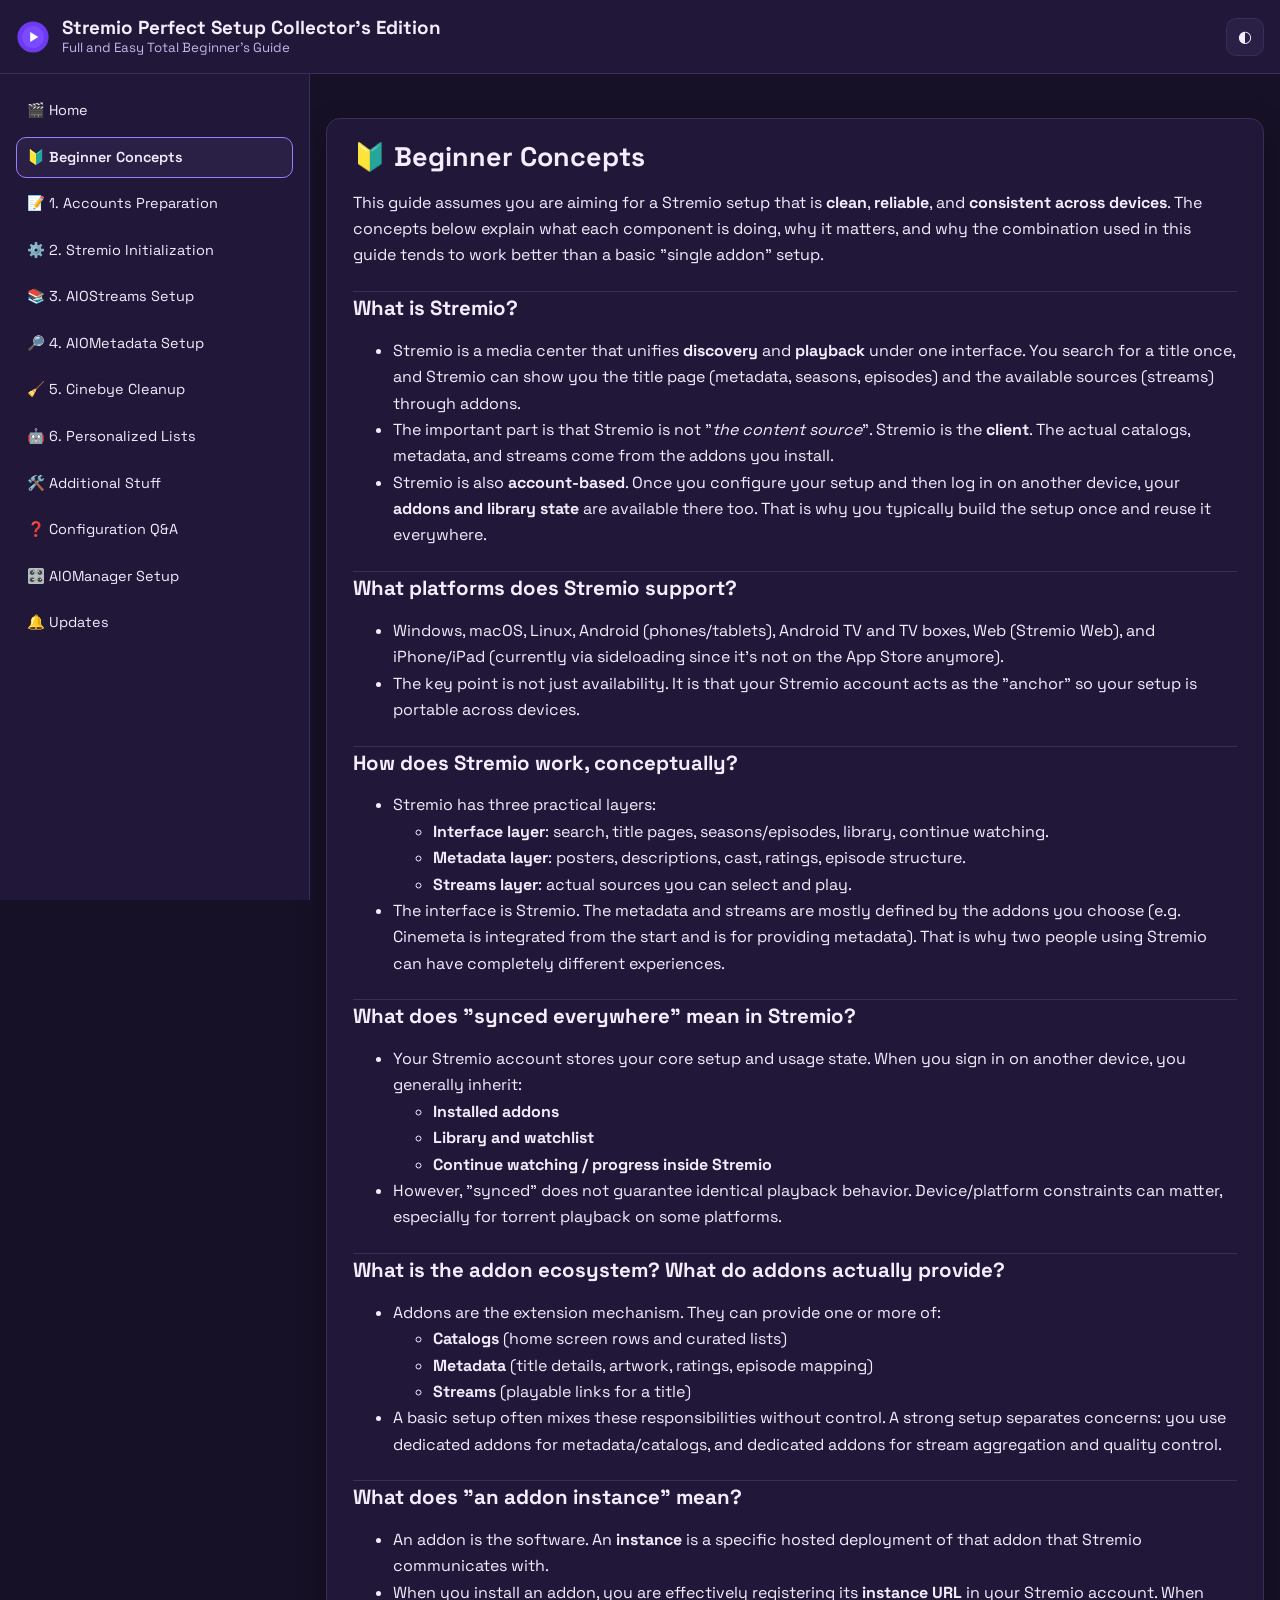
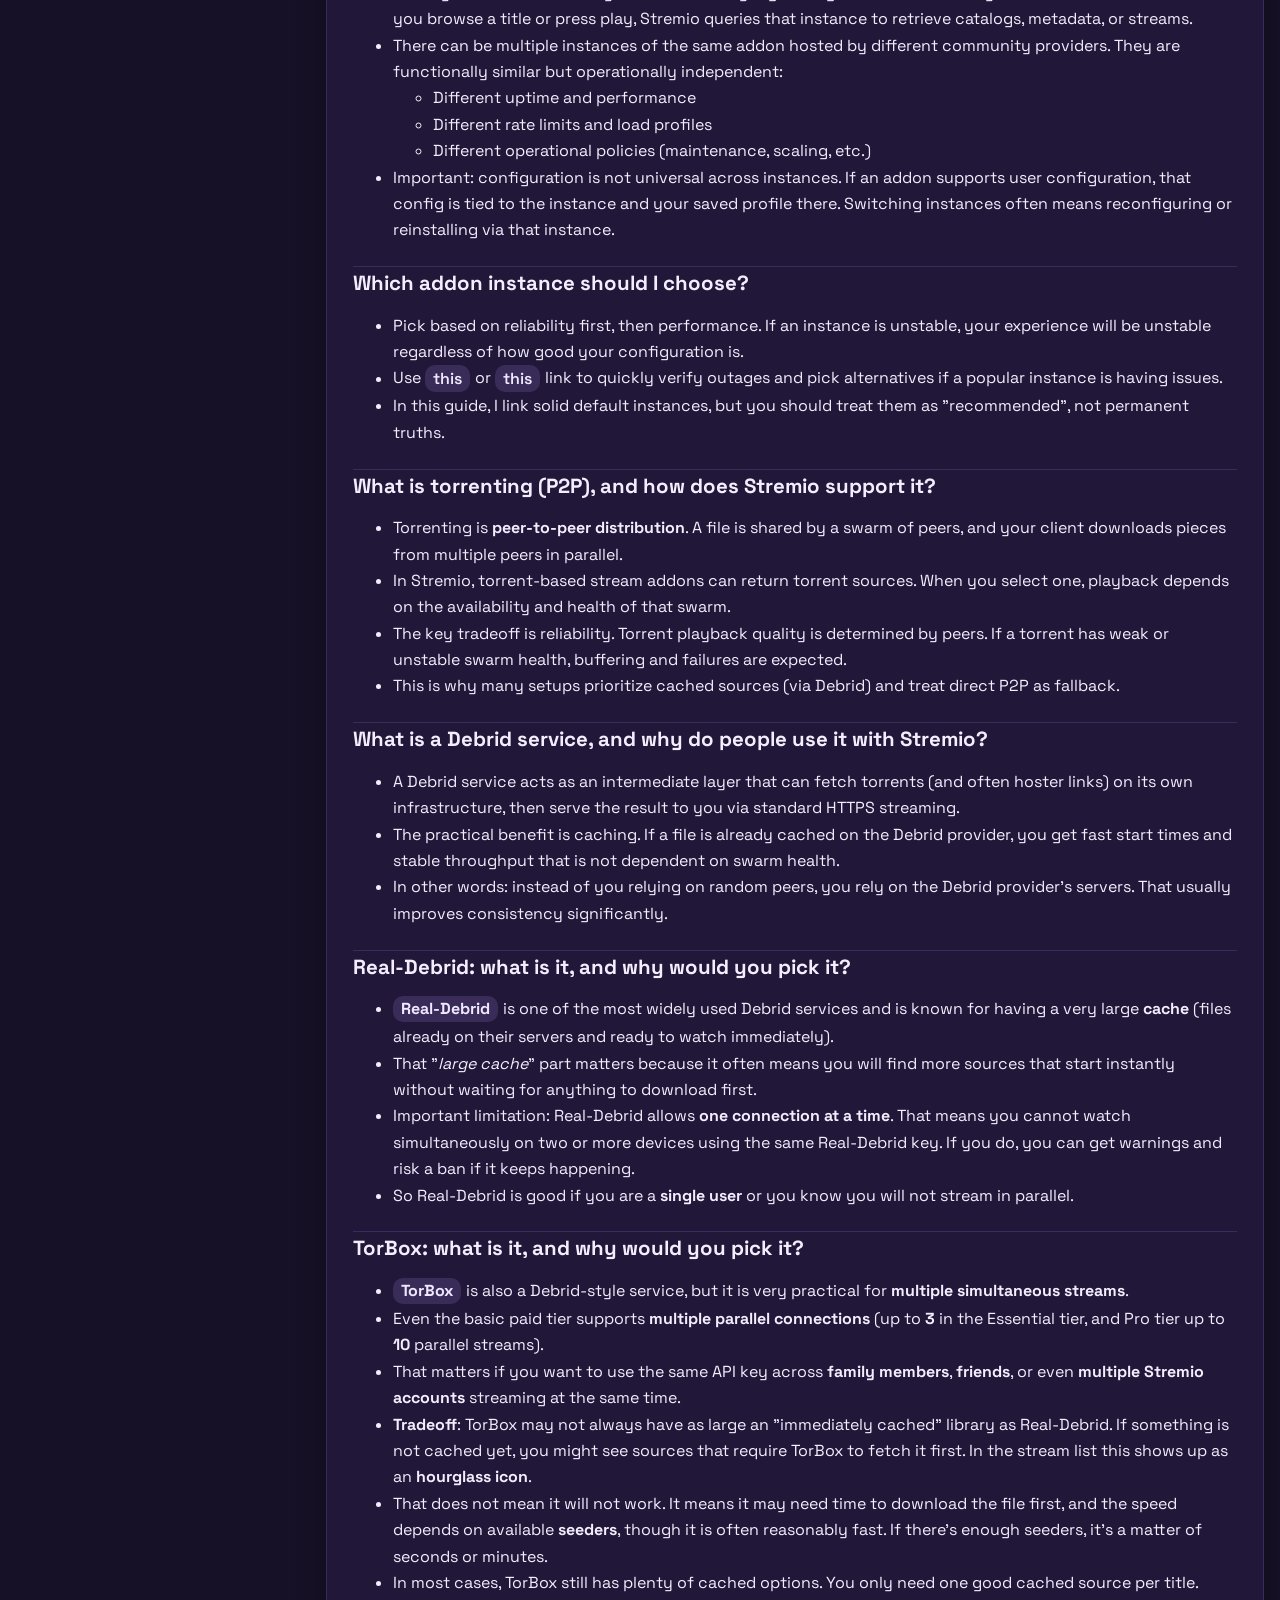
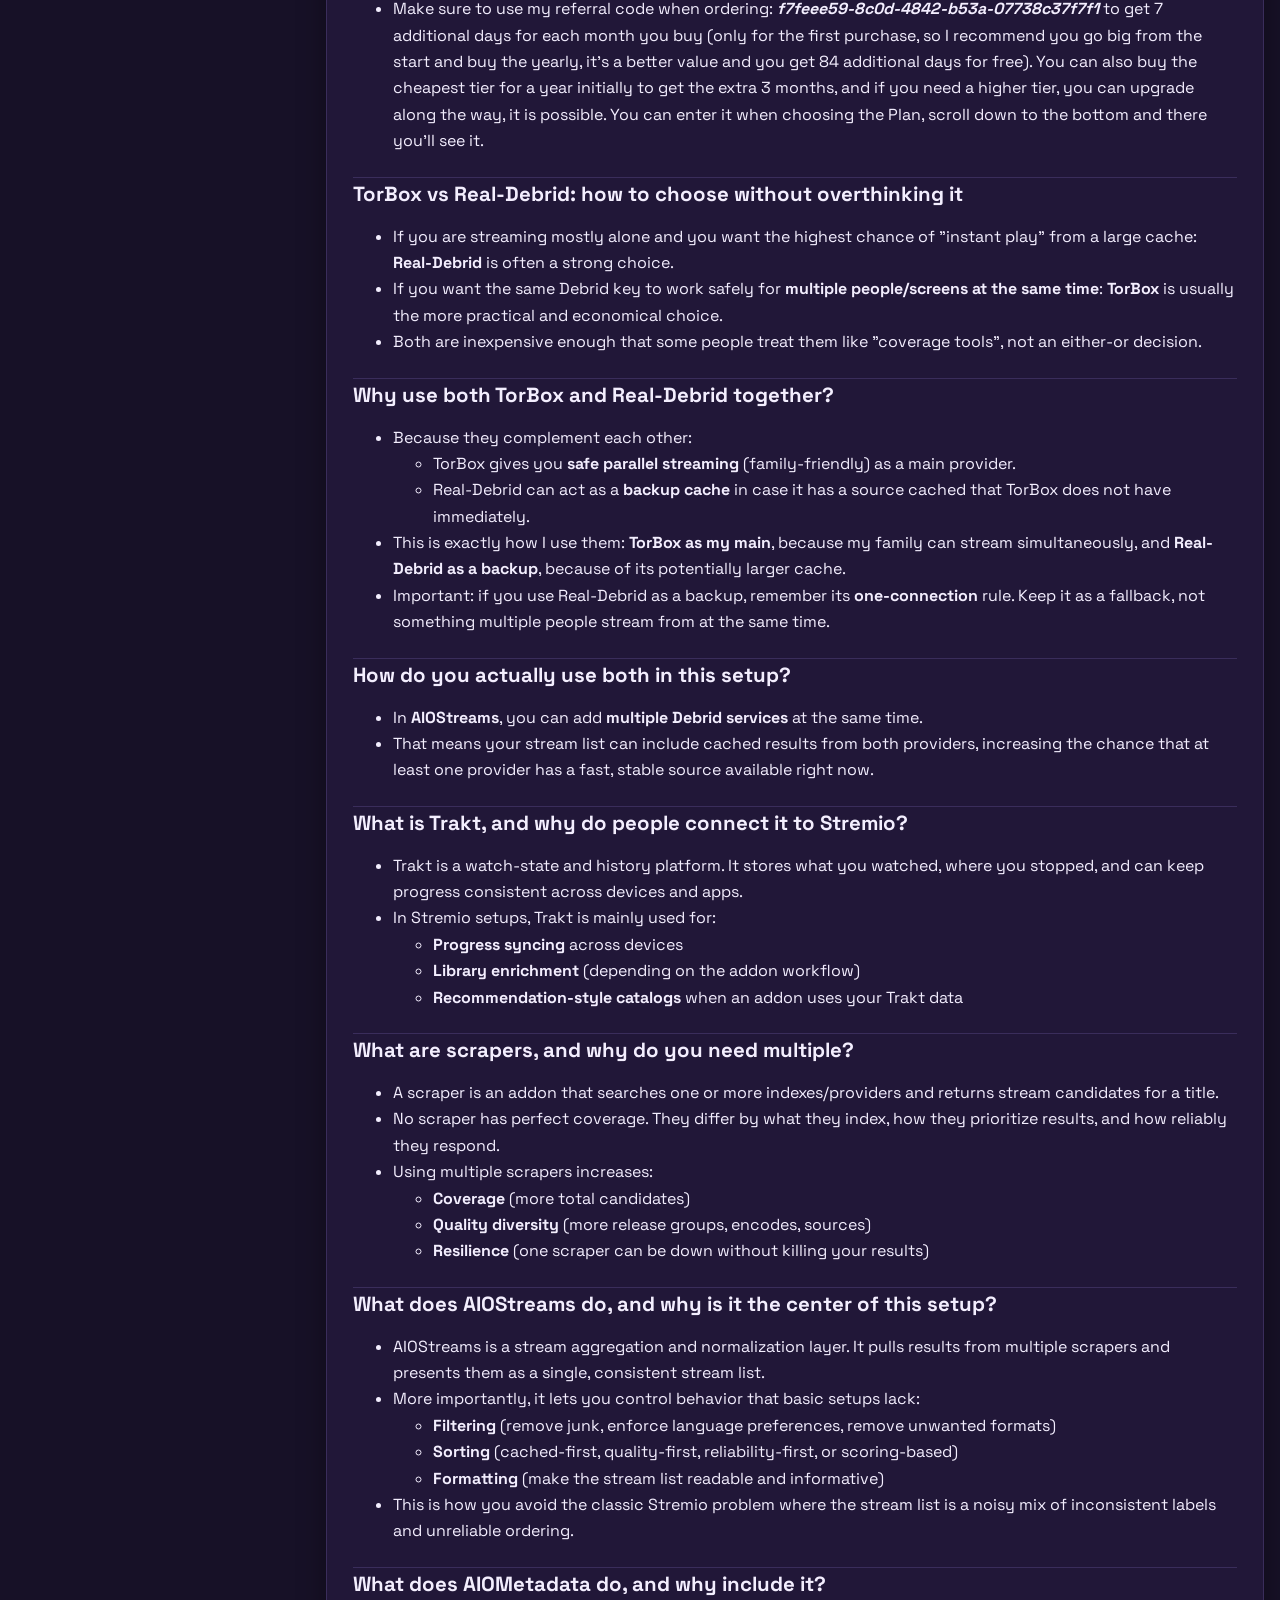
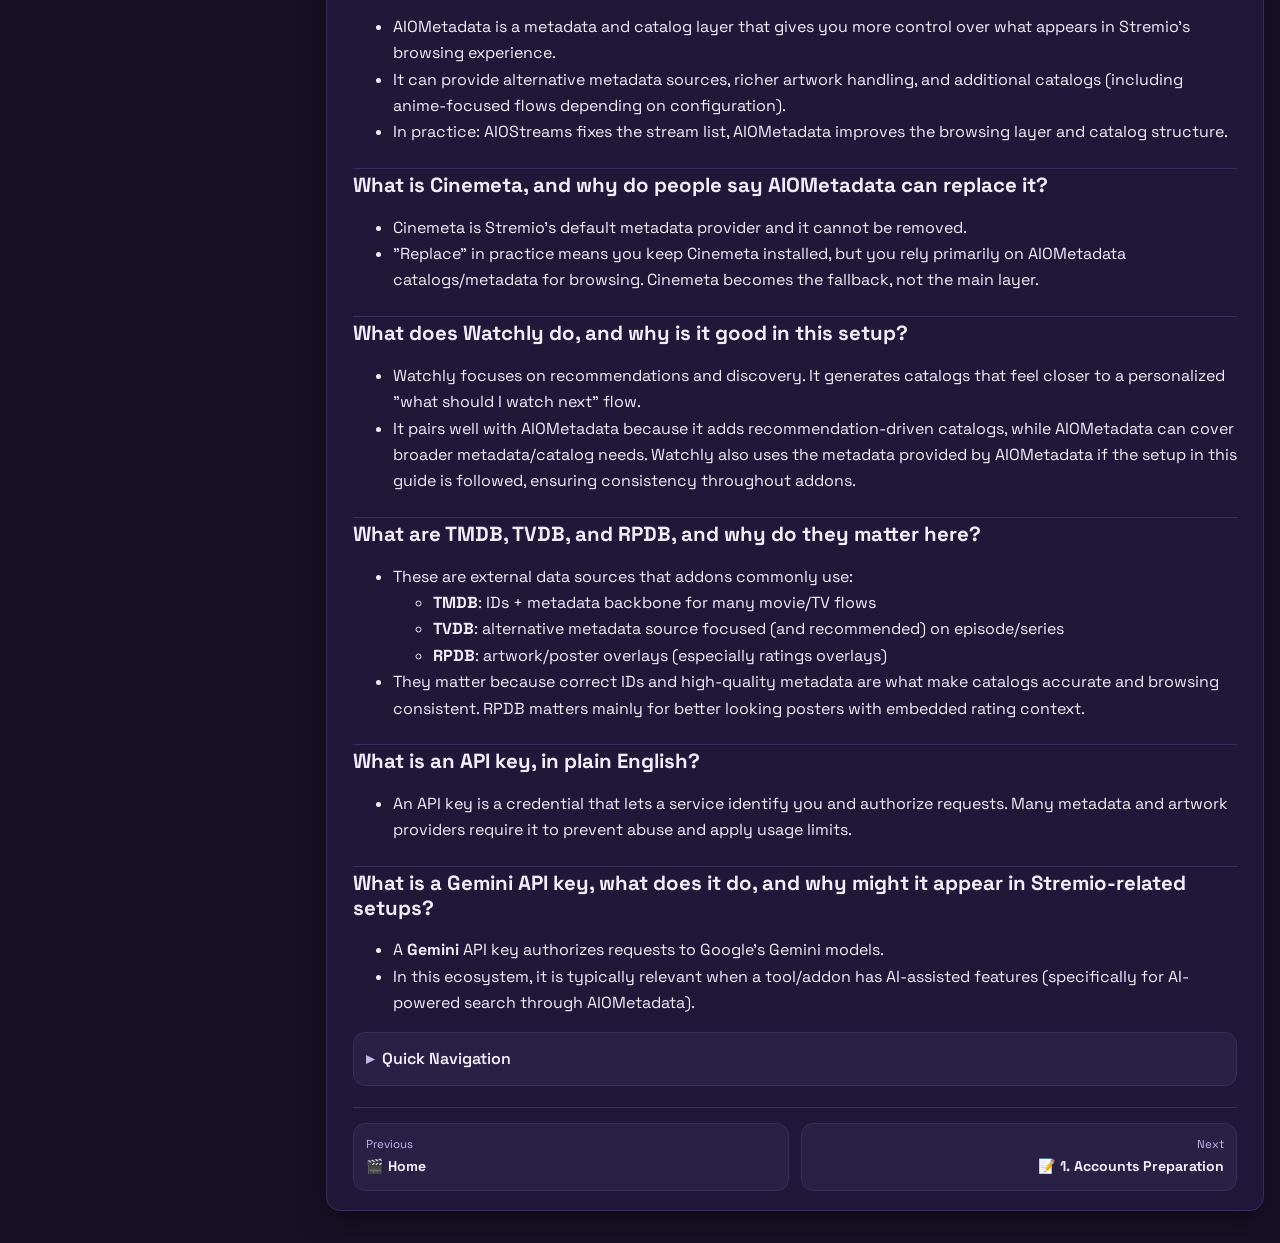
==== 0-Beginner-Concepts.html @ 8ffbdc1a "docs: add comprehensive documentation for Stremio setup and configuration Adds a complete set of doc" ====
<!doctype html>
<html lang="en" data-theme="light">
<head>
  <meta charset="utf-8">
  <meta http-equiv="X-UA-Compatible" content="IE=edge">
  <meta name="viewport" content="width=device-width, initial-scale=1">
  <title>🔰 Beginner Concepts | Stremio Perfect Setup</title>
  <meta name="description" content="Full and Easy Total Beginner's Guide">
  <link rel="icon" href="/stremio-perfect-setup/assets/images/sps-logo.svg" type="image/svg+xml">
  <link rel="shortcut icon" href="/stremio-perfect-setup/assets/images/sps-logo.svg" type="image/svg+xml">
  <link rel="apple-touch-icon" href="/stremio-perfect-setup/assets/images/sps-logo.svg">
  <link rel="preconnect" href="https://fonts.googleapis.com">
  <link rel="preconnect" href="https://fonts.gstatic.com" crossorigin>
  <link href="https://fonts.googleapis.com/css2?family=IBM+Plex+Mono:wght@400;500&family=Space+Grotesk:wght@400;500;700&display=swap" rel="stylesheet">
  <link rel="stylesheet" href="/assets/css/style.css">
  <script src="/assets/js/theme.js"></script>

</head>
<body>
  <header class="topbar">
    <button class="icon-btn" id="nav-toggle" aria-label="Open navigation" aria-controls="sidebar" aria-expanded="false">☰</button>
    <a class="topbar-brand" href="/index.html">
      <img src="/assets/images/sps-logo.svg" alt="Stremio logo" class="topbar-logo">
      <span class="topbar-brand-text">
        <span class="topbar-title">Stremio Perfect Setup Collector's Edition</span>
        <span class="topbar-subtitle">Full and Easy Total Beginner's Guide</span>
      </span>
    </a>
    <button class="icon-btn" id="theme-toggle" aria-label="Toggle theme" aria-pressed="false">◐</button>
  </header>

  <button></button> id="nav-backdrop" class="nav-backdrop" aria-hidden="true"</button>

  <aside class="sidebar" id="sidebar" aria-label="Guide navigation">
    <div class="sidebar__inner">
      <nav id="sidebar-nav"></nav>
    </div>
  </aside>

  <div class="layout">
    <main id="main-content" class="content">
      <article class="doc-card fade-in">
        <h1 id="-beginner-concepts">🔰 Beginner Concepts </h1>
<p>This guide assumes you are aiming for a Stremio setup that is <strong>clean</strong>, <strong>reliable</strong>, and <strong>consistent across devices</strong>. The concepts below explain what each component is doing, why it matters, and why the combination used in this guide tends to work better than a basic "single addon" setup.</p>

<h2 id="what-is-stremio"><strong>What is Stremio?</strong> </h2>
<ul>
  <li>Stremio is a media center that unifies <strong>discovery</strong> and <strong>playback</strong> under one interface. You search for a title once, and Stremio can show you the title page (metadata, seasons, episodes) and the available sources (streams) through addons.</li>
  <li>The important part is that Stremio is not "<em>the content source</em>". Stremio is the <strong>client</strong>. The actual catalogs, metadata, and streams come from the addons you install.</li>
  <li>Stremio is also <strong>account-based</strong>. Once you configure your setup and then log in on another device, your <strong>addons and library state</strong> are available there too. That is why you typically build the setup once and reuse it everywhere.</li>
</ul>

<h2 id="what-platforms-does-stremio-support"><strong>What platforms does Stremio support?</strong> </h2>
<ul>
  <li>Windows, macOS, Linux, Android (phones/tablets), Android TV and TV boxes, Web (Stremio Web), and iPhone/iPad (currently via sideloading since it's not on the App Store anymore).</li>
  <li>The key point is not just availability. It is that your Stremio account acts as the "anchor" so your setup is portable across devices.</li>
</ul>

<h2 id="how-does-stremio-work-conceptually"><strong>How does Stremio work, conceptually?</strong> </h2>
<ul>
  <li>Stremio has three practical layers:
    <ul>
      <li><strong>Interface layer</strong>: search, title pages, seasons/episodes, library, continue watching.</li>
      <li><strong>Metadata layer</strong>: posters, descriptions, cast, ratings, episode structure.</li>
      <li><strong>Streams layer</strong>: actual sources you can select and play.</li>
    </ul>
  </li>
  <li>The interface is Stremio. The metadata and streams are mostly defined by the addons you choose (e.g. Cinemeta is integrated from the start and is for providing metadata). That is why two people using Stremio can have completely different experiences.</li>
</ul>

<h2 id="what-does-synced-everywhere-mean-in-stremio"><strong>What does "synced everywhere" mean in Stremio?</strong> </h2>
<ul>
  <li>Your Stremio account stores your core setup and usage state. When you sign in on another device, you generally inherit:
  <ul>
    <li><strong>Installed addons</strong></li>
    <li><strong>Library and watchlist</strong></li>
    <li><strong>Continue watching / progress inside Stremio</strong></li>
  </ul>
  </li>
  <li>However, "synced" does not guarantee identical playback behavior. Device/platform constraints can matter, especially for torrent playback on some platforms.</li>
</ul>

<h2 id="what-is-the-addon-ecosystem-what-do-addons-actually-provide"><strong>What is the addon ecosystem? What do addons actually provide?</strong> </h2>
<ul>
  <li>Addons are the extension mechanism. They can provide one or more of:
    <ul>
      <li><strong>Catalogs</strong> (home screen rows and curated lists)</li>
      <li><strong>Metadata</strong> (title details, artwork, ratings, episode mapping)</li>
      <li><strong>Streams</strong> (playable links for a title)</li>
    </ul>
  </li>
  <li>A basic setup often mixes these responsibilities without control. A strong setup separates concerns: you use dedicated addons for metadata/catalogs, and dedicated addons for stream aggregation and quality control.</li>
</ul>

<h2 id="what-does-an-addon-instance-mean"><strong>What does "an addon instance" mean?</strong> </h2>
<ul>
  <li>An addon is the software. An <strong>instance</strong> is a specific hosted deployment of that addon that Stremio communicates with.</li>
  <li>When you install an addon, you are effectively registering its <strong>instance URL</strong> in your Stremio account. When you browse a title or press play, Stremio queries that instance to retrieve catalogs, metadata, or streams.</li>
  <li>There can be multiple instances of the same addon hosted by different community providers. They are functionally similar but operationally independent:
    <ul>
      <li>Different uptime and performance</li>
      <li>Different rate limits and load profiles</li>
      <li>Different operational policies (maintenance, scaling, etc.)</li>
    </ul>
  </li>
  <li>Important: configuration is not universal across instances. If an addon supports user configuration, that config is tied to the instance and your saved profile there. Switching instances often means reconfiguring or reinstalling via that instance.</li>
</ul>

<h2 id="which-addon-instance-should-i-choose"><strong>Which addon instance should I choose?</strong> </h2>
<ul>
  <li>Pick based on reliability first, then performance. If an instance is unstable, your experience will be unstable regardless of how good your configuration is.</li>
  <li>Use <strong><a href="https://status.stremio-status.com/">this</a></strong> or <strong><a href="https://status.dinsden.top/status/stremio-addons">this</a></strong> link to quickly verify outages and pick alternatives if a popular instance is having issues.</li>
  <li>In this guide, I link solid default instances, but you should treat them as "recommended", not permanent truths.</li>
</ul>

<h2 id="what-is-torrenting-p2p-and-how-does-stremio-support-it"><strong>What is torrenting (P2P), and how does Stremio support it?</strong> </h2>
<ul>
  <li>Torrenting is <strong>peer-to-peer distribution</strong>. A file is shared by a swarm of peers, and your client downloads pieces from multiple peers in parallel.</li>
  <li>In Stremio, torrent-based stream addons can return torrent sources. When you select one, playback depends on the availability and health of that swarm.</li>
  <li>The key tradeoff is reliability. Torrent playback quality is determined by peers. If a torrent has weak or unstable swarm health, buffering and failures are expected.</li>
  <li>This is why many setups prioritize cached sources (via Debrid) and treat direct P2P as fallback.</li>
</ul>

<h2 id="what-is-a-debrid-service-and-why-do-people-use-it-with-stremio"><strong>What is a Debrid service, and why do people use it with Stremio?</strong> </h2>
<ul>
  <li>A Debrid service acts as an intermediate layer that can fetch torrents (and often hoster links) on its own infrastructure, then serve the result to you via standard HTTPS streaming.</li>
  <li>The practical benefit is caching. If a file is already cached on the Debrid provider, you get fast start times and stable throughput that is not dependent on swarm health.</li>
  <li>In other words: instead of you relying on random peers, you rely on the Debrid provider's servers. That usually improves consistency significantly.</li>
</ul>

<h2 id="real-debrid-what-is-it-and-why-would-you-pick-it"><strong>Real-Debrid: what is it, and why would you pick it?</strong> </h2>
<ul>
  <li><a href="http://real-debrid.com/?id=8801126"><strong>Real-Debrid</strong></a> is one of the most widely used Debrid services and is known for having a very large <strong>cache</strong> (files already on their servers and ready to watch immediately).</li>
  <li>That "<em>large cache</em>" part matters because it often means you will find more sources that start instantly without waiting for anything to download first.</li>
  <li>Important limitation: Real-Debrid allows <strong>one connection at a time</strong>. That means you cannot watch simultaneously on two or more devices using the same Real-Debrid key. If you do, you can get warnings and risk a ban if it keeps happening.</li>
  <li>So Real-Debrid is good if you are a <strong>single user</strong> or you know you will not stream in parallel.</li>
</ul>

<h2 id="torbox-what-is-it-and-why-would-you-pick-it"><strong>TorBox: what is it, and why would you pick it?</strong> </h2>
<ul>
  <li><a href="https://torbox.app/subscription?referral=f7feee59-8c0d-4842-b53a-07738c37f7f1"><strong>TorBox</strong></a> is also a Debrid-style service, but it is very practical for <strong>multiple simultaneous streams</strong>.</li>
  <li>Even the basic paid tier supports <strong>multiple parallel connections</strong> (up to <strong>3</strong> in the Essential tier, and Pro tier up to <strong>10</strong> parallel streams).</li>
  <li>That matters if you want to use the same API key across <strong>family members</strong>, <strong>friends</strong>, or even <strong>multiple Stremio accounts</strong> streaming at the same time.</li>
  <li><strong>Tradeoff</strong>: TorBox may not always have as large an "immediately cached" library as Real-Debrid. If something is not cached yet, you might see sources that require TorBox to fetch it first. In the stream list this shows up as an <strong>hourglass icon</strong>.</li>
  <li>That does not mean it will not work. It means it may need time to download the file first, and the speed depends on available <strong>seeders</strong>, though it is often reasonably fast. If there's enough seeders, it's a matter of seconds or minutes.</li>
  <li>In most cases, TorBox still has plenty of cached options. You only need one good cached source per title.</li>
  <li>Make sure to use my referral code when ordering: <em><strong>f7feee59-8c0d-4842-b53a-07738c37f7f1</strong></em> to get 7 additional days for each month you buy (only for the first purchase, so I recommend you go big from the start and buy the yearly, it's a better value and you get 84 additional days for free). You can also buy the cheapest tier for a year initially to get the extra 3 months, and if you need a higher tier, you can upgrade along the way, it is possible. You can enter it when choosing the Plan, scroll down to the bottom and there you'll see it.</li>
</ul>

<h2 id="torbox-vs-real-debrid-how-to-choose-without-overthinking-it"><strong>TorBox vs Real-Debrid: how to choose without overthinking it</strong> </h2>
<ul>
  <li>If you are streaming mostly alone and you want the highest chance of "instant play" from a large cache: <strong>Real-Debrid</strong> is often a strong choice.</li>
  <li>If you want the same Debrid key to work safely for <strong>multiple people/screens at the same time</strong>: <strong>TorBox</strong> is usually the more practical and economical choice.</li>
  <li>Both are inexpensive enough that some people treat them like "coverage tools", not an either-or decision.</li>
</ul>

<h2 id="why-use-both-torbox-and-real-debrid-together"><strong>Why use both TorBox and Real-Debrid together?</strong> </h2>
<ul>
  <li>Because they complement each other:
    <ul>
      <li>TorBox gives you <strong>safe parallel streaming</strong> (family-friendly) as a main provider.</li>
      <li>Real-Debrid can act as a <strong>backup cache</strong> in case it has a source cached that TorBox does not have immediately.</li>
    </ul>
  </li>
  <li>This is exactly how I use them: <strong>TorBox as my main</strong>, because my family can stream simultaneously, and <strong>Real-Debrid as a backup</strong>, because of its potentially larger cache.</li>
  <li>Important: if you use Real-Debrid as a backup, remember its <strong>one-connection</strong> rule. Keep it as a fallback, not something multiple people stream from at the same time.</li>
</ul>

<h2 id="how-do-you-actually-use-both-in-this-setup"><strong>How do you actually use both in this setup?</strong> </h2>
<ul>
  <li>In <strong>AIOStreams</strong>, you can add <strong>multiple Debrid services</strong> at the same time.</li>
  <li>That means your stream list can include cached results from both providers, increasing the chance that at least one provider has a fast, stable source available right now.</li>
</ul>

<h2 id="what-is-trakt-and-why-do-people-connect-it-to-stremio"><strong>What is Trakt, and why do people connect it to Stremio?</strong> </h2>
<ul>
  <li>Trakt is a watch-state and history platform. It stores what you watched, where you stopped, and can keep progress consistent across devices and apps.</li>
  <li>In Stremio setups, Trakt is mainly used for:
    <ul>
      <li><strong>Progress syncing</strong> across devices</li>
      <li><strong>Library enrichment</strong> (depending on the addon workflow)</li>
      <li><strong>Recommendation-style catalogs</strong> when an addon uses your Trakt data</li>
    </ul>
  </li>
</ul>

<h2 id="what-are-scrapers-and-why-do-you-need-multiple"><strong>What are scrapers, and why do you need multiple?</strong> </h2>
<ul>
  <li>A scraper is an addon that searches one or more indexes/providers and returns stream candidates for a title.</li>
  <li>No scraper has perfect coverage. They differ by what they index, how they prioritize results, and how reliably they respond.</li>
  <li>Using multiple scrapers increases:
    <ul>
      <li><strong>Coverage</strong> (more total candidates)</li>
      <li><strong>Quality diversity</strong> (more release groups, encodes, sources)</li>
      <li><strong>Resilience</strong> (one scraper can be down without killing your results)</li>
    </ul>
  </li>
 </ul>

<h2 id="what-does-aiostreams-do-and-why-is-it-the-center-of-this-setup"><strong>What does AIOStreams do, and why is it the center of this setup?</strong> </h2>
<ul>
  <li>AIOStreams is a stream aggregation and normalization layer. It pulls results from multiple scrapers and presents them as a single, consistent stream list.</li>
  <li>More importantly, it lets you control behavior that basic setups lack:
    <ul>
      <li><strong>Filtering</strong> (remove junk, enforce language preferences, remove unwanted formats)</li>
      <li><strong>Sorting</strong> (cached-first, quality-first, reliability-first, or scoring-based)</li>
      <li><strong>Formatting</strong> (make the stream list readable and informative)</li>
    </ul>
  </li>
  <li>This is how you avoid the classic Stremio problem where the stream list is a noisy mix of inconsistent labels and unreliable ordering.</li>
</ul>

<h2 id="what-does-aiometadata-do-and-why-include-it"><strong>What does AIOMetadata do, and why include it?</strong> </h2>
<ul>
  <li>AIOMetadata is a metadata and catalog layer that gives you more control over what appears in Stremio's browsing experience.</li>
  <li>It can provide alternative metadata sources, richer artwork handling, and additional catalogs (including anime-focused flows depending on configuration).</li>
  <li>In practice: AIOStreams fixes the stream list, AIOMetadata improves the browsing layer and catalog structure.</li>
</ul>

<h2 id="what-is-cinemeta-and-why-do-people-say-aiometadata-can-replace-it"><strong>What is Cinemeta, and why do people say AIOMetadata can replace it?</strong> </h2>
<ul>
  <li>Cinemeta is Stremio's default metadata provider and it cannot be removed.</li>
  <li>"Replace" in practice means you keep Cinemeta installed, but you rely primarily on AIOMetadata catalogs/metadata for browsing. Cinemeta becomes the fallback, not the main layer.</li>
</ul>

<h2 id="what-does-watchly-do-and-why-is-it-good-in-this-setup"><strong>What does Watchly do, and why is it good in this setup?</strong> </h2>
<ul>
  <li>Watchly focuses on recommendations and discovery. It generates catalogs that feel closer to a personalized "what should I watch next" flow.</li>
  <li>It pairs well with AIOMetadata because it adds recommendation-driven catalogs, while AIOMetadata can cover broader metadata/catalog needs. Watchly also uses the metadata provided by AIOMetadata if the setup in this guide is followed, ensuring consistency throughout addons.</li>
</ul>

<h2 id="what-are-tmdb-tvdb-and-rpdb-and-why-do-they-matter-here"><strong>What are TMDB, TVDB, and RPDB, and why do they matter here?</strong> </h2>
<ul>
  <li>These are external data sources that addons commonly use:
    <ul>
      <li><strong>TMDB</strong>: IDs + metadata backbone for many movie/TV flows</li>
      <li><strong>TVDB</strong>: alternative metadata source focused (and recommended) on episode/series</li>
      <li><strong>RPDB</strong>: artwork/poster overlays (especially ratings overlays)</li>
    </ul>
  </li>
  <li>They matter because correct IDs and high-quality metadata are what make catalogs accurate and browsing consistent. RPDB matters mainly for better looking posters with embedded rating context.</li>
</ul>

<h2 id="what-is-an-api-key-in-plain-english"><strong>What is an API key, in plain English?</strong> </h2>
<ul>
  <li>An API key is a credential that lets a service identify you and authorize requests. Many metadata and artwork providers require it to prevent abuse and apply usage limits.</li>
</ul>

<h2 id="what-is-a-gemini-api-key-what-does-it-do-and-why-might-it-appear-in-stremio-related-setups"><strong>What is a Gemini API key, what does it do, and why might it appear in Stremio-related setups?</strong> </h2>
<ul>
  <li>A <strong>Gemini</strong> API key authorizes requests to Google's Gemini models.</li>
  <li>In this ecosystem, it is typically relevant when a tool/addon has AI-assisted features (specifically for AI-powered search through AIOMetadata).</li>
</ul>

        <section class="quick-nav" id="quick-nav" hidden>
          <details id="quick-nav-details">
            <summary>Quick Navigation</summary>
            <ul id="quick-nav-list"></ul>
          </details>
        </section>
        <nav class="pager" id="pager" aria-label="Page navigation" hidden></nav>
      </article>
    </main>
  </div>

  <script src="/assets/js/navigation.js"></script>
  <script src="/assets/js/checklist.js"></script>
  <script src="/assets/js/markdown.js"></script>
</body>
</html>
---- assets/css/style.css ----
:root {
  --header-height: 74px;
  --sidebar-width: clamp(310px, 24vw, 410px);
  --bg: #f4f0ff;
  --panel: #ffffff;
  --panel-2: #f1ebff;
  --text: #22183f;
  --muted: #5e5487;
  --accent: #6d3af2;
  --accent-2: #8f68ff;
  --border: #dbd1f4;
  --shadow: 0 10px 24px rgba(57, 35, 116, 0.1);
  --radius: 14px;
  --pill-bg: rgba(109, 58, 242, 0.12);
  --pill-text: #4f4a8f;
  --quote-bg: color-mix(in srgb, var(--accent) 7%, white 93%);
  --quote-border: color-mix(in srgb, var(--accent) 34%, var(--border) 66%);
  --quote-text: color-mix(in srgb, var(--text) 88%, var(--accent) 12%);
}

html[data-theme="dark"] {
  --bg: #171127;
  --panel: #211738;
  --panel-2: #2a1f45;
  --text: #f3eefe;
  --muted: #c3b6ec;
  --accent: #9c7dff;
  --accent-2: #b49dff;
  --border: #3a2d5b;
  --shadow: 0 12px 28px rgba(0, 0, 0, 0.38);
  --pill-bg: rgba(180, 157, 255, 0.16);
  --pill-text: #efe9ff;
  --quote-bg: color-mix(in srgb, var(--accent) 12%, var(--panel) 88%);
  --quote-border: color-mix(in srgb, var(--accent) 42%, var(--border) 58%);
  --quote-text: color-mix(in srgb, var(--text) 92%, var(--accent) 8%);
}

* { box-sizing: border-box; }
html, body { margin: 0; padding: 0; }

body {
  background: var(--bg);
  color: var(--text);
  font-family: "Space Grotesk", "Avenir Next", "Segoe UI", sans-serif;
  line-height: 1.65;
}

.topbar {
  position: fixed;
  top: 0;
  left: 0;
  right: 0;
  height: var(--header-height);
  z-index: 40;
  display: flex;
  align-items: center;
  gap: 0.9rem;
  padding: 0 1rem;
  border-bottom: 1px solid var(--border);
  background: var(--panel);
}

.topbar-brand {
  display: inline-flex;
  align-items: center;
  gap: 0.75rem;
  text-decoration: none;
  color: inherit;
  flex: 1 1 auto;
  min-width: 0;
}

.topbar-logo {
  width: 34px;
  height: 34px;
  border-radius: 8px;
  flex: 0 0 auto;
  border: 0;
  box-shadow: none;
}

.topbar-brand-text {
  display: flex;
  flex-direction: column;
  min-width: 0;
}

.topbar-title {
  font-size: 1.18rem;
  font-weight: 700;
  line-height: 1.1;
}

.topbar-subtitle {
  margin-top: 0.08rem;
  font-size: 0.83rem;
  color: var(--muted);
  line-height: 1.15;
}

.icon-btn {
  width: 38px;
  height: 38px;
  border: 1px solid var(--border);
  background: var(--panel-2);
  color: var(--text);
  border-radius: 10px;
  cursor: pointer;
  font-size: 1rem;
  flex: 0 0 auto;
}

.icon-btn:hover { border-color: var(--accent); }

#nav-toggle { display: none; }
#theme-toggle { margin-left: auto; }

.sidebar {
  position: fixed;
  top: var(--header-height);
  left: 0;
  bottom: 0;
  width: var(--sidebar-width);
  border-right: 1px solid var(--border);
  background: var(--panel);
  overflow: auto;
  z-index: 30;
}

.sidebar__inner { padding: 1rem; }
.sidebar__inner {
  min-height: 100%;
  display: flex;
  flex-direction: column;
  gap: 0.9rem;
}

#sidebar-nav {
  flex: 1 1 auto;
}

.sidebar-footer {
  margin-top: auto;
  padding-top: 0.35rem;
}

.sidebar-footer img {
  width: 100%;
  max-width: 160px;
  height: auto;
  border-radius: 0;
  border: 0;
  box-shadow: none;
}

.layout {
  margin-left: var(--sidebar-width);
  padding-top: var(--header-height);
  min-height: 100vh;
}

.content {
  max-width: 1080px;
  margin: 1.1rem auto 2rem;
  padding: 0 1rem;
}

.doc-card {
  background: var(--panel);
  border: 1px solid var(--border);
  border-radius: var(--radius);
  box-shadow: var(--shadow);
  padding: 1.4rem clamp(1rem, 2vw, 2rem) 1.2rem;
  overflow-wrap: anywhere;
}

.fade-in { animation: fadeIn 320ms ease; }
@keyframes fadeIn { from { opacity: 0; transform: translateY(6px);} to {opacity: 1; transform: translateY(0);} }

#sidebar-nav ul { list-style: none; margin: 0; padding: 0; }
#sidebar-nav li { margin-bottom: 0.3rem; }

.nav-link, .nav-summary {
  display: flex;
  align-items: center;
  width: 100%;
  border-radius: 10px;
  border: 1px solid transparent;
  color: var(--text);
  text-decoration: none;
  font-size: clamp(0.84rem, 0.62rem + 0.35vw, 0.92rem);
  padding: 0.5rem 0.6rem;
  background: transparent;
  white-space: nowrap;
}

.nav-summary { cursor: pointer; }
.nav-link:hover, .nav-summary:hover { background: var(--panel-2); border-color: var(--border); }

.nav-link[aria-current="page"] {
  background: var(--panel-2);
  border-color: var(--accent);
  font-weight: 600;
}

.nav-children {
  padding-left: 0.75rem;
  margin-top: 0.35rem;
  border-left: 1px dashed var(--border);
}

h1, h2, h3, h4 { scroll-margin-top: 96px; line-height: 1.2; }
h1 { margin: 0 0 0.5rem; font-size: clamp(1.45rem, 2.1vw, 2.1rem); }
h2 { margin-top: 1.4rem; padding-top: 0.25rem; border-top: 1px solid var(--border); font-size: clamp(1.08rem, 1.6vw, 1.35rem); }

a { color: var(--accent); }
a:hover { color: var(--accent-2); }

.doc-card blockquote {
  margin: 1rem 0;
  padding: 0.9rem 1rem;
  border-left: 4px solid var(--quote-border);
  border-radius: 0 12px 12px 0;
  background: linear-gradient(135deg, var(--quote-bg), transparent 140%);
  color: var(--quote-text);
  box-shadow: inset 0 0 0 1px color-mix(in srgb, var(--quote-border) 18%, transparent 82%);
}

.doc-card blockquote > :first-child { margin-top: 0; }
.doc-card blockquote > :last-child { margin-bottom: 0; }

.doc-card p a,
.doc-card li a,
.doc-card blockquote a,
.doc-card td a,
.quick-nav a {
  display: inline-flex;
  align-items: center;
  gap: 0.4rem;
  padding: 0.14rem 0.5rem;
  margin: 0 0.08rem 0.12rem 0;
  border-radius: 10px;
  background: var(--pill-bg);
  color: var(--pill-text);
  text-decoration: none;
  font-weight: 600;
  line-height: 1.35;
  box-shadow: none;
  transition: transform 160ms ease, box-shadow 160ms ease, color 160ms ease, background 160ms ease;
}

.doc-card p a:hover,
.doc-card li a:hover,
.doc-card blockquote a:hover,
.doc-card td a:hover,
.quick-nav a:hover {
  color: var(--text);
  background: color-mix(in srgb, var(--pill-bg) 88%, transparent 12%);
  box-shadow: none;
  transform: translateY(-1px);
}

.doc-card p > a,
.doc-card li > a,
.doc-card blockquote a,
.doc-card td a {
  vertical-align: middle;
}

img {
  max-width: 100%;
  height: auto;
  border-radius: 12px;
  border: 1px solid var(--border);
  box-shadow: var(--shadow);
}

.doc-card a[href*="ko-fi.com"] img,
.sidebar-footer a[href*="ko-fi.com"] img {
  width: auto !important;
  max-width: min(100%, 150px) !important;
  height: auto !important;
  border: 0 !important;
  box-shadow: none !important;
  border-radius: 0 !important;
}

code, pre { font-family: "IBM Plex Mono", "Cascadia Code", monospace; }
pre {
  overflow: auto;
  background: var(--panel-2);
  border: 1px solid var(--border);
  border-radius: 10px;
  padding: 0.75rem;
}

.quick-nav {
  margin-top: 1rem;
  margin-bottom: 1rem;
  padding: 0.8rem;
  background: var(--panel-2);
  border: 1px solid var(--border);
  border-radius: 12px;
}

.quick-nav h2 {
  margin: 0 0 0.45rem;
  padding: 0;
  border: 0;
  font-size: 0.95rem;
}

.quick-nav ul { margin: 0; padding-left: 1rem; }
.quick-nav li { margin: 0.24rem 0; }
.quick-nav details > summary {
  cursor: pointer;
  font-weight: 600;
  color: var(--text);
  list-style: none;
}
.quick-nav details > summary::-webkit-details-marker { display: none; }
.quick-nav details > summary::before {
  content: "▸";
  margin-right: 0.45rem;
  color: var(--muted);
}
.quick-nav details[open] > summary::before {
  content: "▾";
}
.quick-nav details ul {
  margin-top: 0.55rem;
}

.pager {
  display: grid;
  grid-template-columns: 1fr 1fr;
  gap: 0.75rem;
  margin-top: 1.3rem;
  padding-top: 0.9rem;
  border-top: 1px solid var(--border);
}

.pager a {
  display: block;
  text-decoration: none;
  border: 1px solid var(--border);
  border-radius: 12px;
  padding: 0.7rem 0.8rem;
  background: var(--panel-2);
}

.pager a span { display: block; font-size: 0.72rem; color: var(--muted); }
.pager a strong { display: block; margin-top: 0.1rem; font-size: 0.88rem; color: var(--text); }
.pager__next { text-align: right; }

.nav-backdrop {
  display: none;
  position: fixed;
  inset: 0;
  background: rgba(0, 0, 0, 0.45);
  border: 0;
  z-index: 25;
}

@media (max-width: 1040px) {
  #nav-toggle {
    display: inline-flex;
    align-items: center;
    justify-content: center;
  }

  .topbar-title { font-size: 1.05rem; }
  .topbar-subtitle { font-size: 0.76rem; }

  .layout { margin-left: 0; }

  .sidebar {
    width: min(96vw, 560px);
    transform: translateX(-100%);
    transition: transform 180ms ease;
    top: var(--header-height);
  }

  .nav-link, .nav-summary {
    font-size: 0.92rem;
    padding: 0.46rem 0.52rem;
  }

  body.nav-open .sidebar { transform: translateX(0); }
  body.nav-open .nav-backdrop { display: block; }
}

@media (max-width: 640px) {
  .topbar {
    height: 66px;
    padding: 0 0.7rem;
    gap: 0.5rem;
  }

  .topbar-logo { width: 28px; height: 28px; }
  .topbar-title { font-size: 0.95rem; }
  .topbar-subtitle { display: none; }

  .nav-link, .nav-summary {
    font-size: 0.88rem;
    letter-spacing: -0.01em;
  }

  .pager { grid-template-columns: 1fr; }
  .pager__next { text-align: left; }

  .doc-card {
    padding: 1rem 0.85rem;
    border-radius: 12px;
  }
}
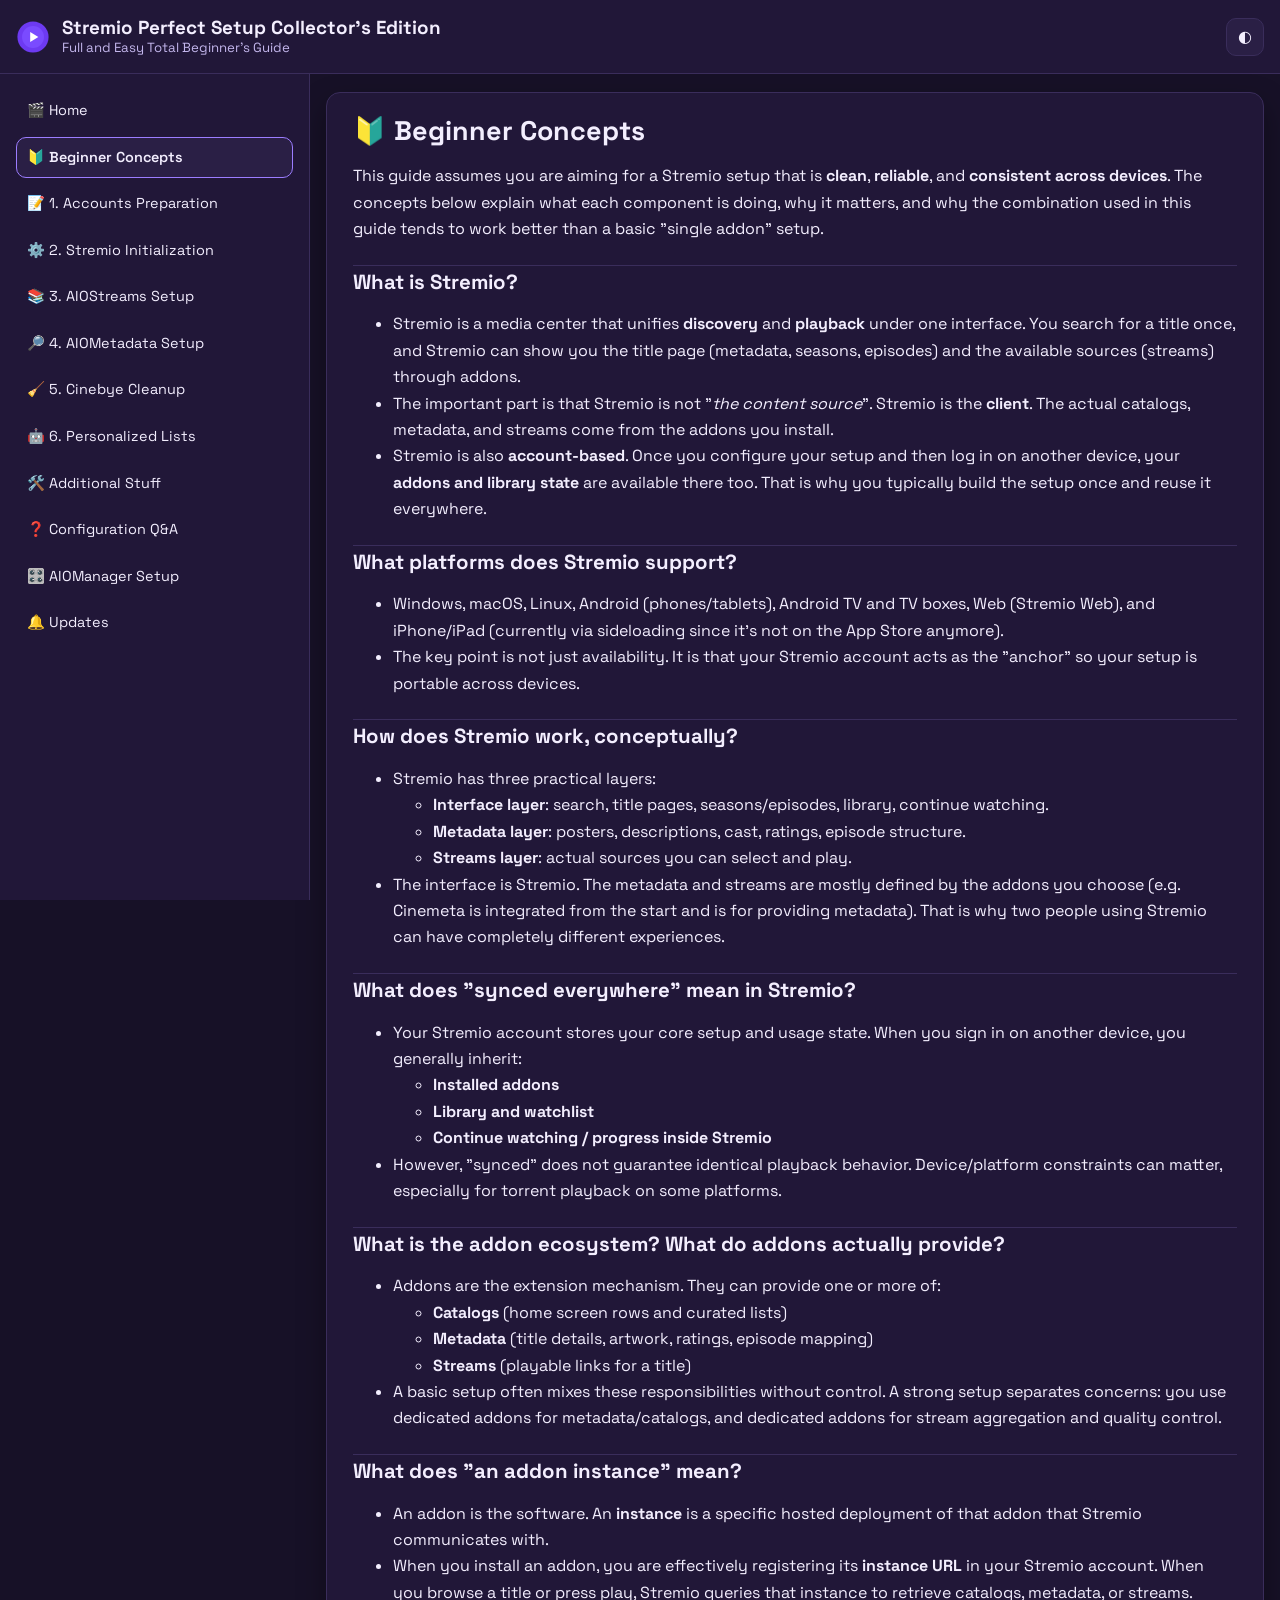
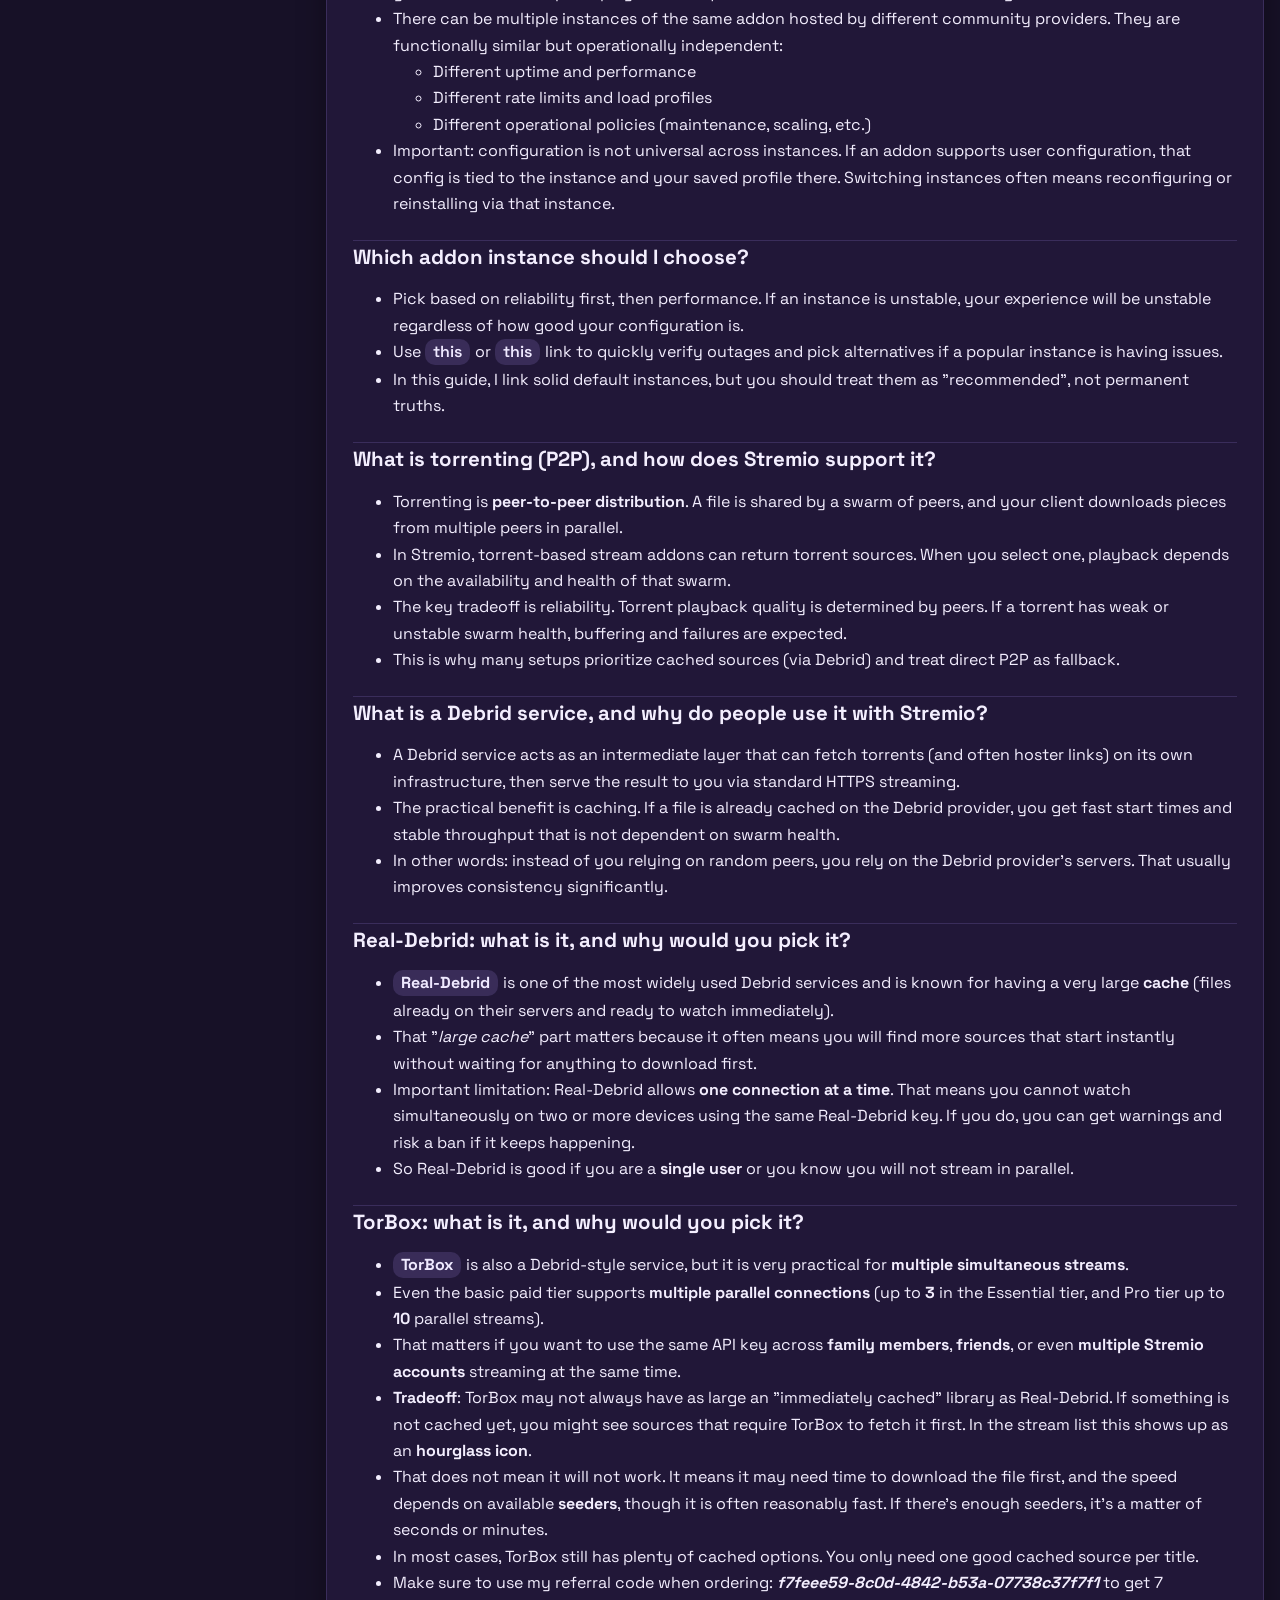
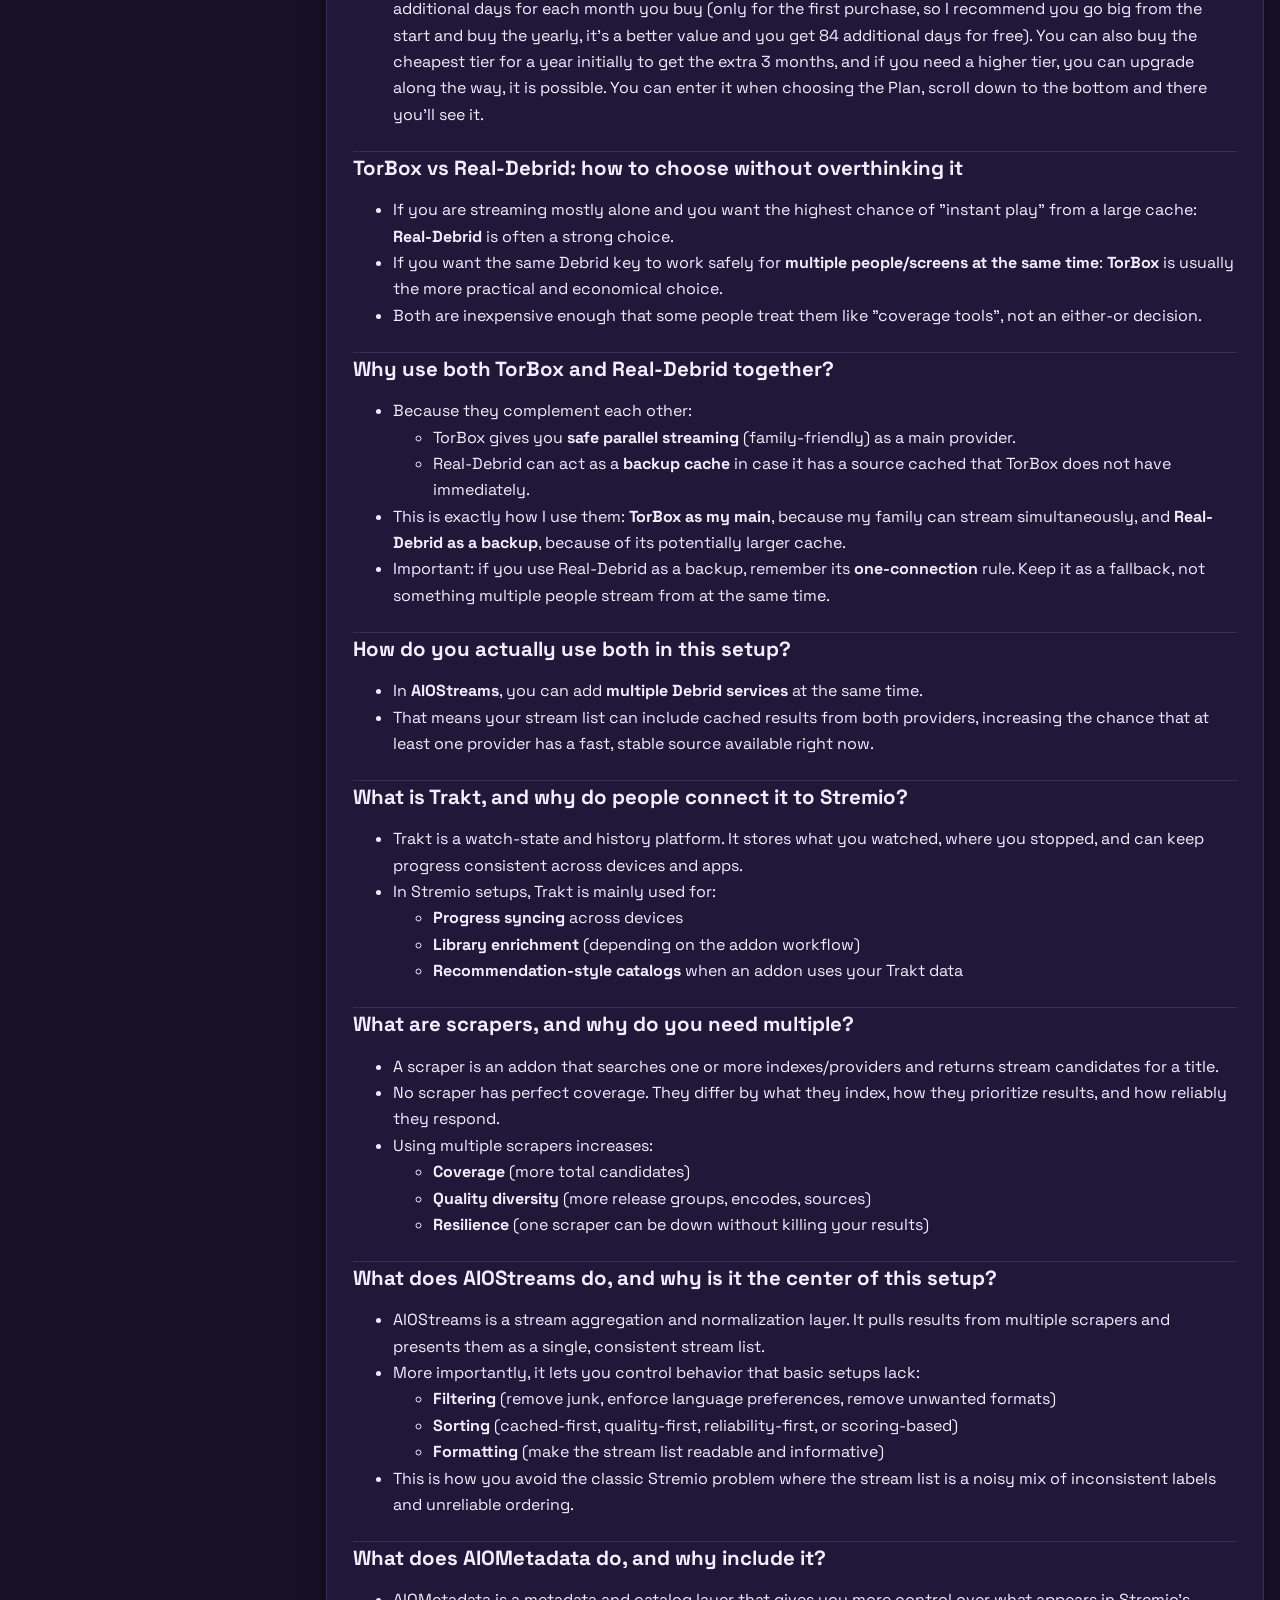
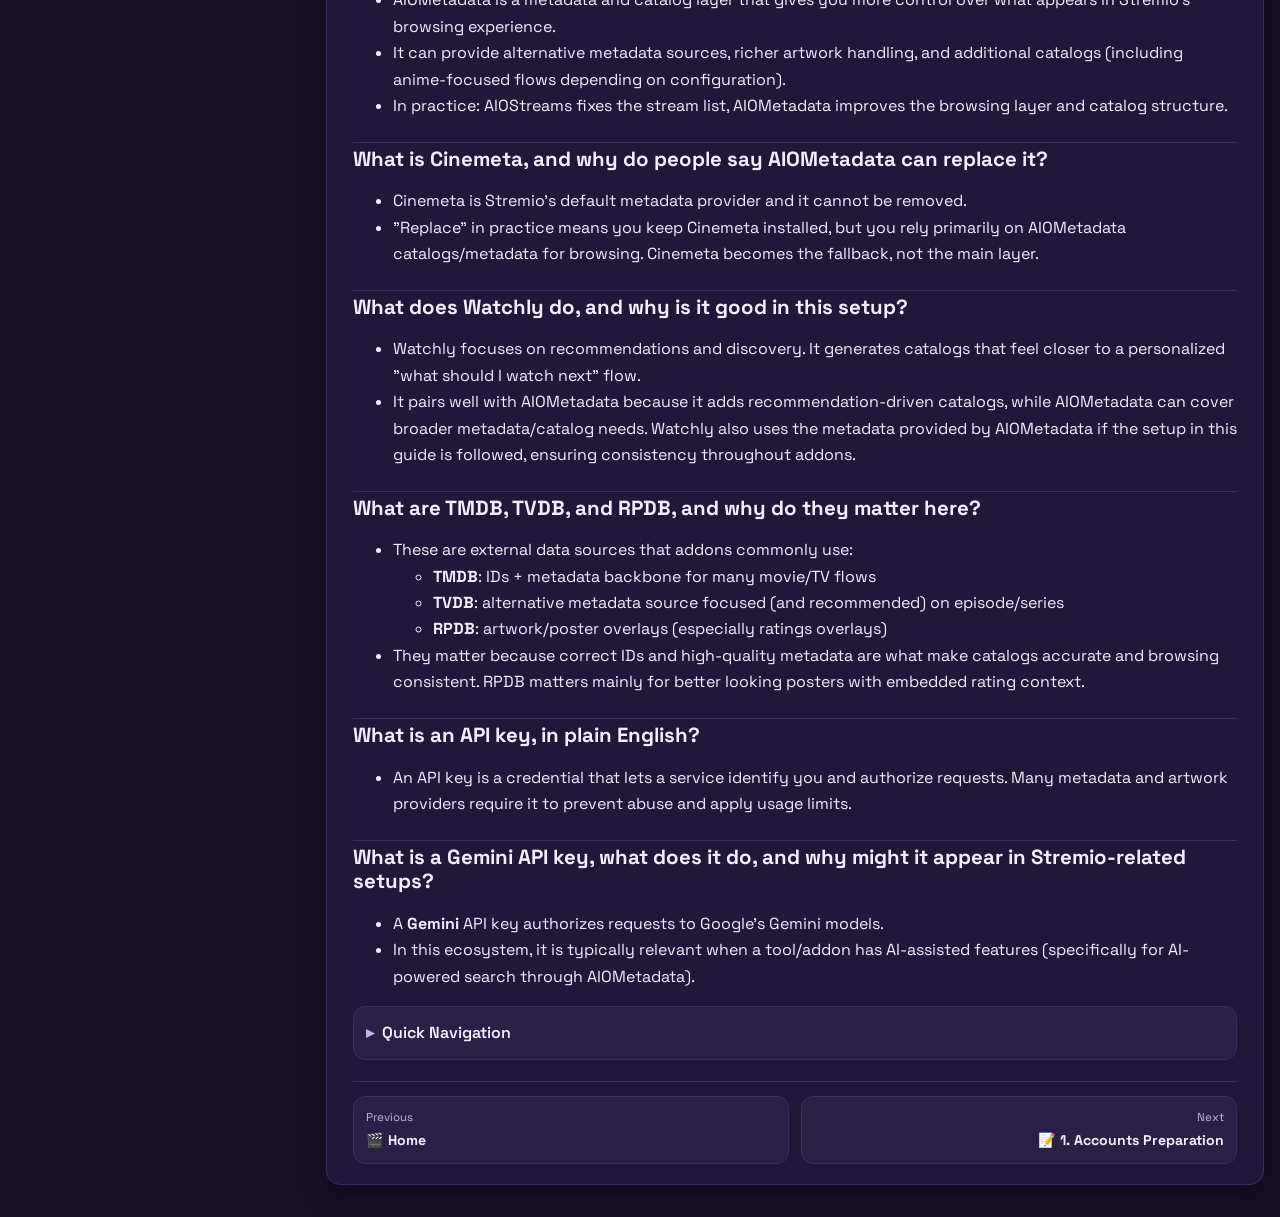
==== commit 61521a3d: "fix(html): correct malformed navigation backdrop button structure - Fix malformed `<button>` tags in" ====
--- a/0-Beginner-Concepts.html
+++ b/0-Beginner-Concepts.html
@@ -4,11 +4,11 @@
   <meta charset="utf-8">
   <meta http-equiv="X-UA-Compatible" content="IE=edge">
   <meta name="viewport" content="width=device-width, initial-scale=1">
-  <title>🔰 Beginner Concepts | Stremio Perfect Setup</title>
+  <title>🔰 Beginner Concepts | Stremio Perfect Setup Collector's Edition</title>
   <meta name="description" content="Full and Easy Total Beginner's Guide">
-  <link rel="icon" href="/stremio-perfect-setup/assets/images/sps-logo.svg" type="image/svg+xml">
-  <link rel="shortcut icon" href="/stremio-perfect-setup/assets/images/sps-logo.svg" type="image/svg+xml">
-  <link rel="apple-touch-icon" href="/stremio-perfect-setup/assets/images/sps-logo.svg">
+  <link rel="icon" href="/assets/images/sps-logo.svg" type="image/svg+xml">
+  <link rel="shortcut icon" href="/assets/images/sps-logo.svg" type="image/svg+xml">
+  <link rel="apple-touch-icon" href="/assets/images/sps-logo.svg">
   <link rel="preconnect" href="https://fonts.googleapis.com">
   <link rel="preconnect" href="https://fonts.gstatic.com" crossorigin>
   <link href="https://fonts.googleapis.com/css2?family=IBM+Plex+Mono:wght@400;500&family=Space+Grotesk:wght@400;500;700&display=swap" rel="stylesheet">
@@ -29,7 +29,7 @@
     <button class="icon-btn" id="theme-toggle" aria-label="Toggle theme" aria-pressed="false">◐</button>
   </header>
 
-  <button></button> id="nav-backdrop" class="nav-backdrop" aria-hidden="true"</button>
+  <button class="nav-backdrop" id="nav-backdrop" aria-hidden="true"></button>
 
   <aside class="sidebar" id="sidebar" aria-label="Guide navigation">
     <div class="sidebar__inner">
@@ -265,6 +265,6 @@
 
   <script src="/assets/js/navigation.js"></script>
   <script src="/assets/js/checklist.js"></script>
-  <script src="/assets/js/markdown.js"></script>
+  <script src="/assets/js/image-toggle.js"></script>
 </body>
 </html>
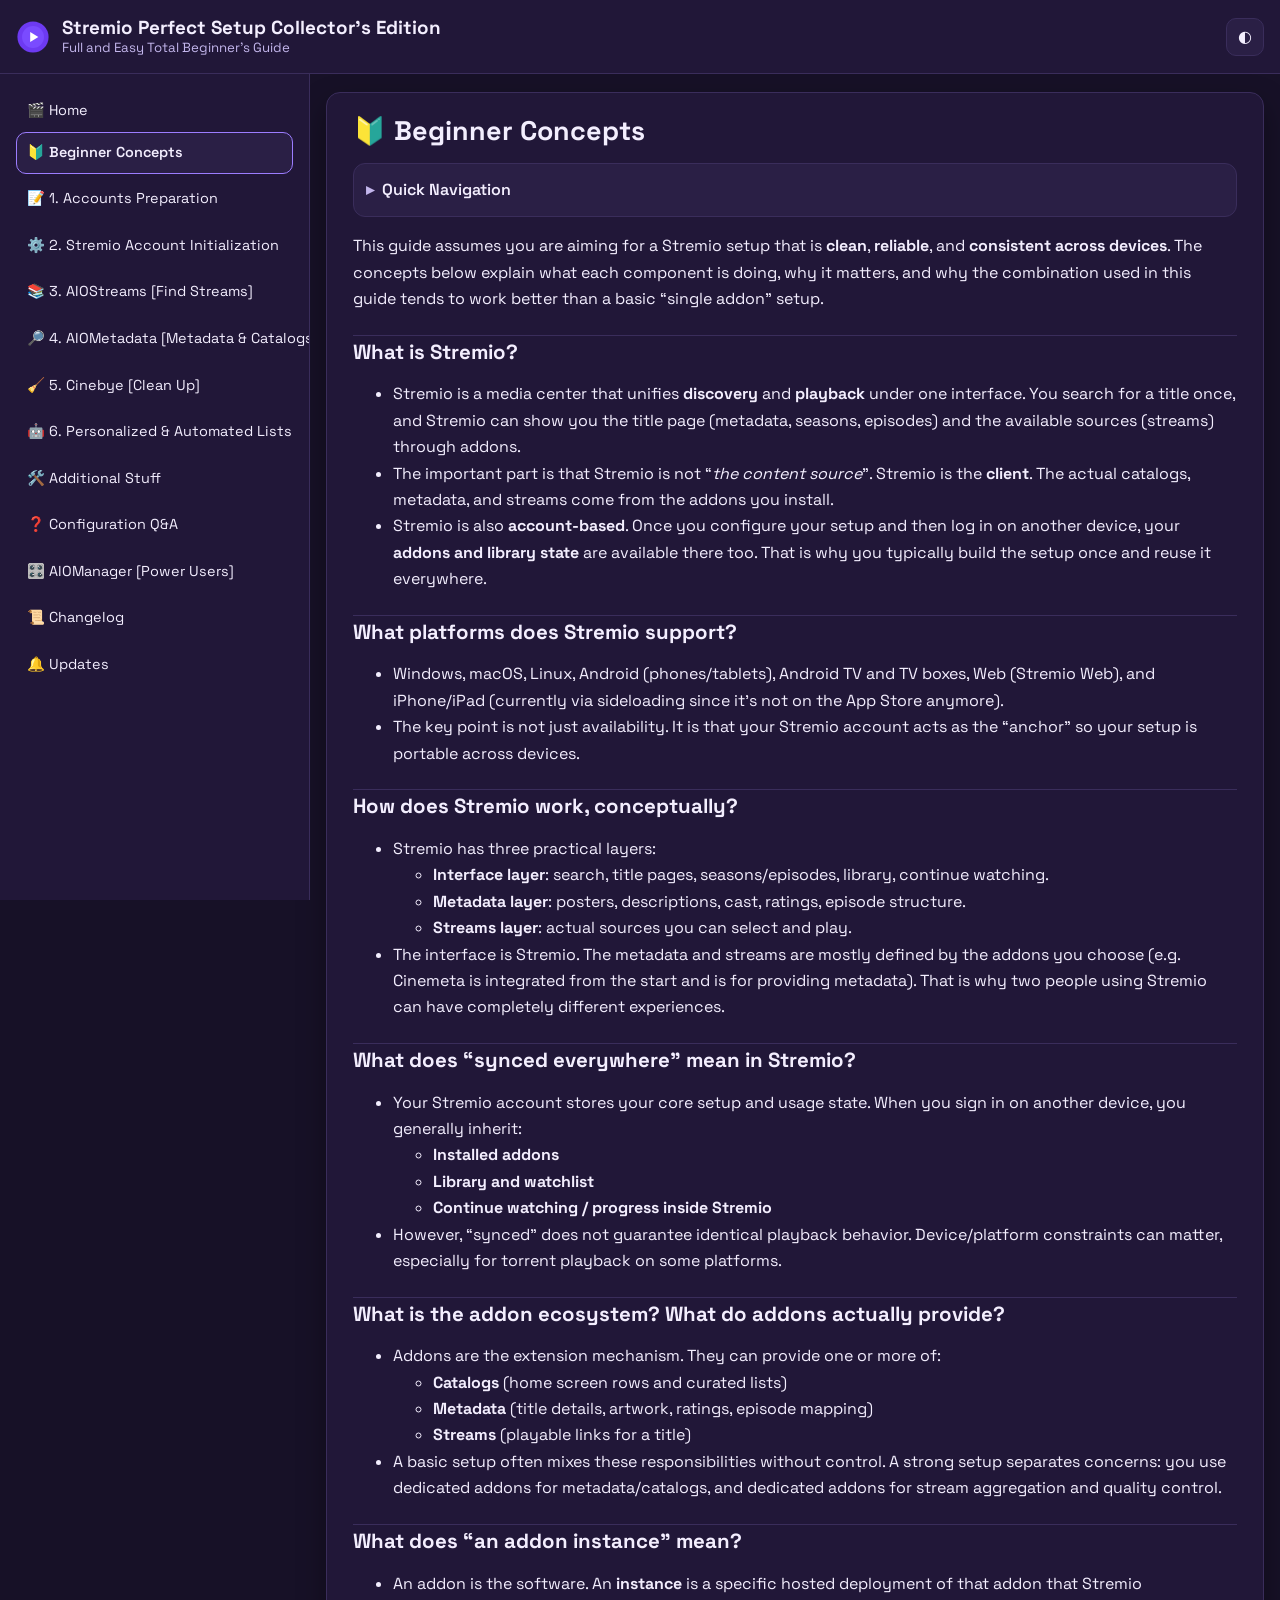
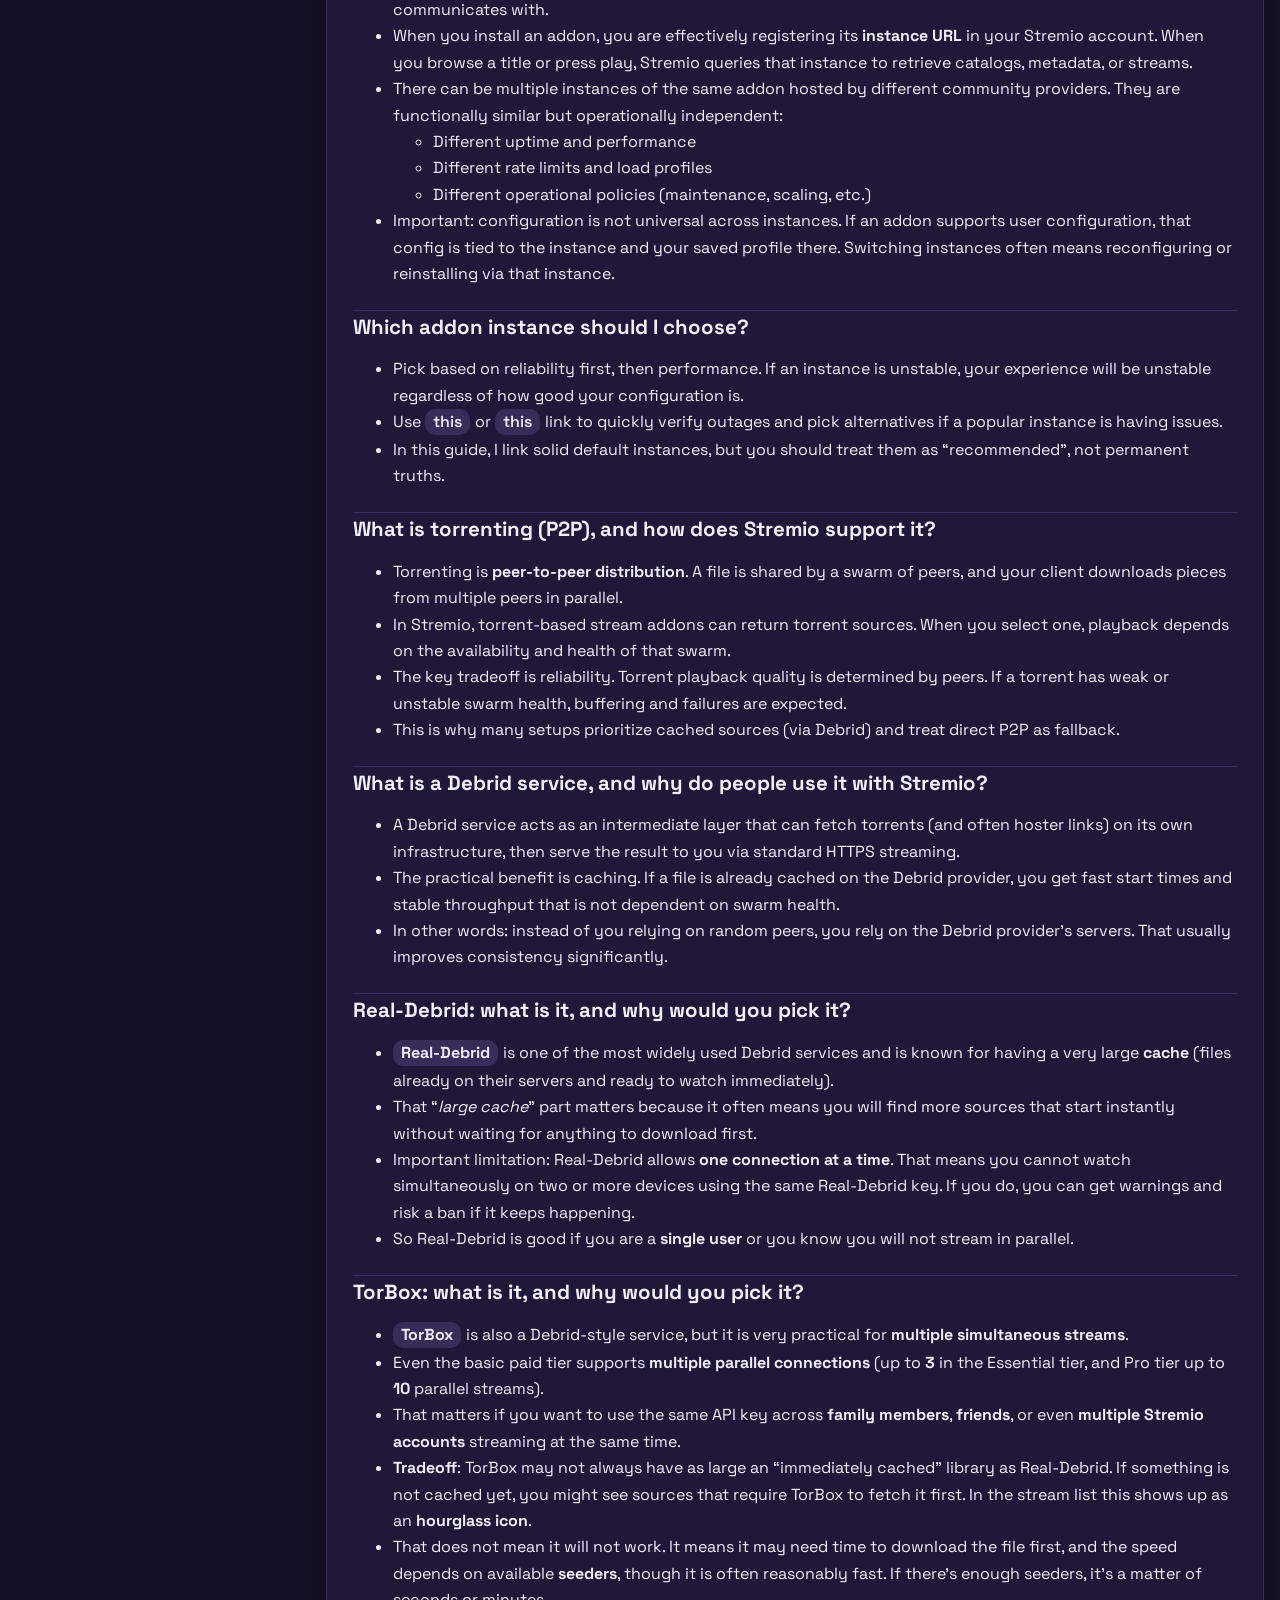
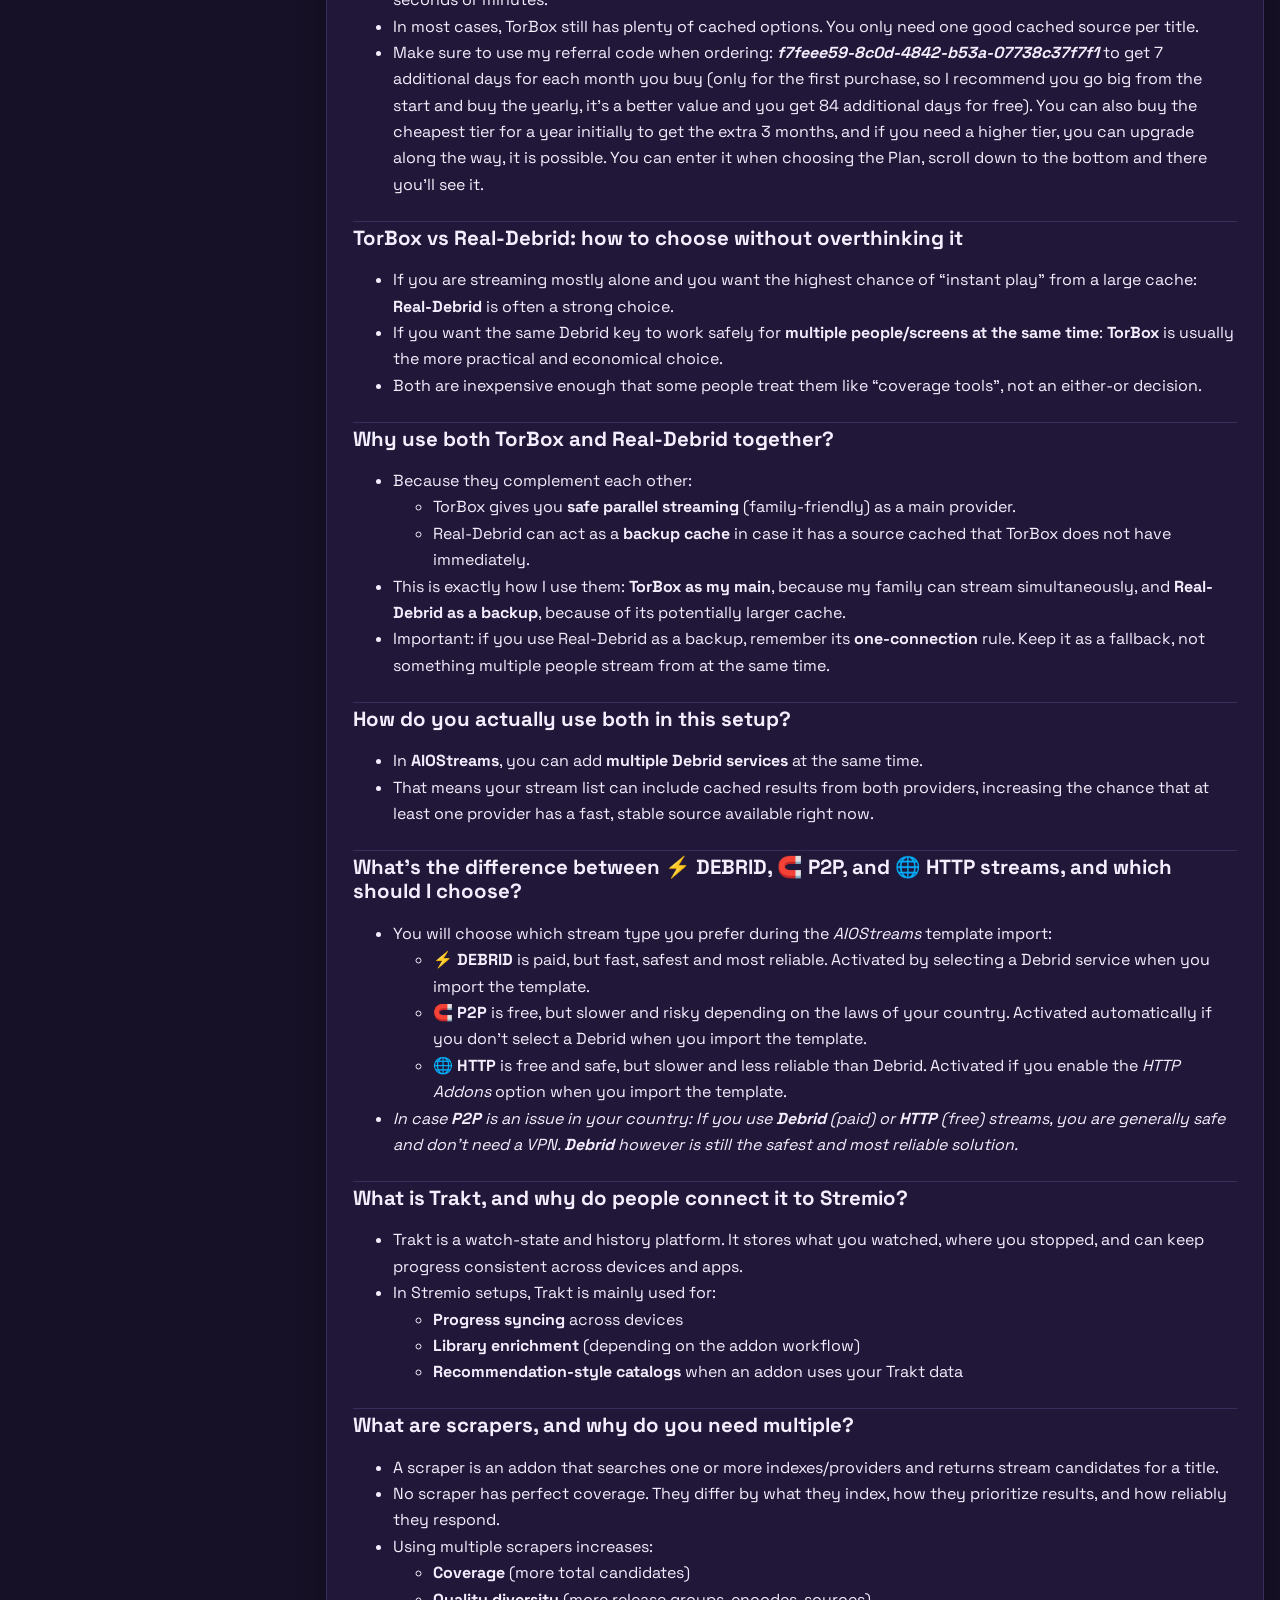
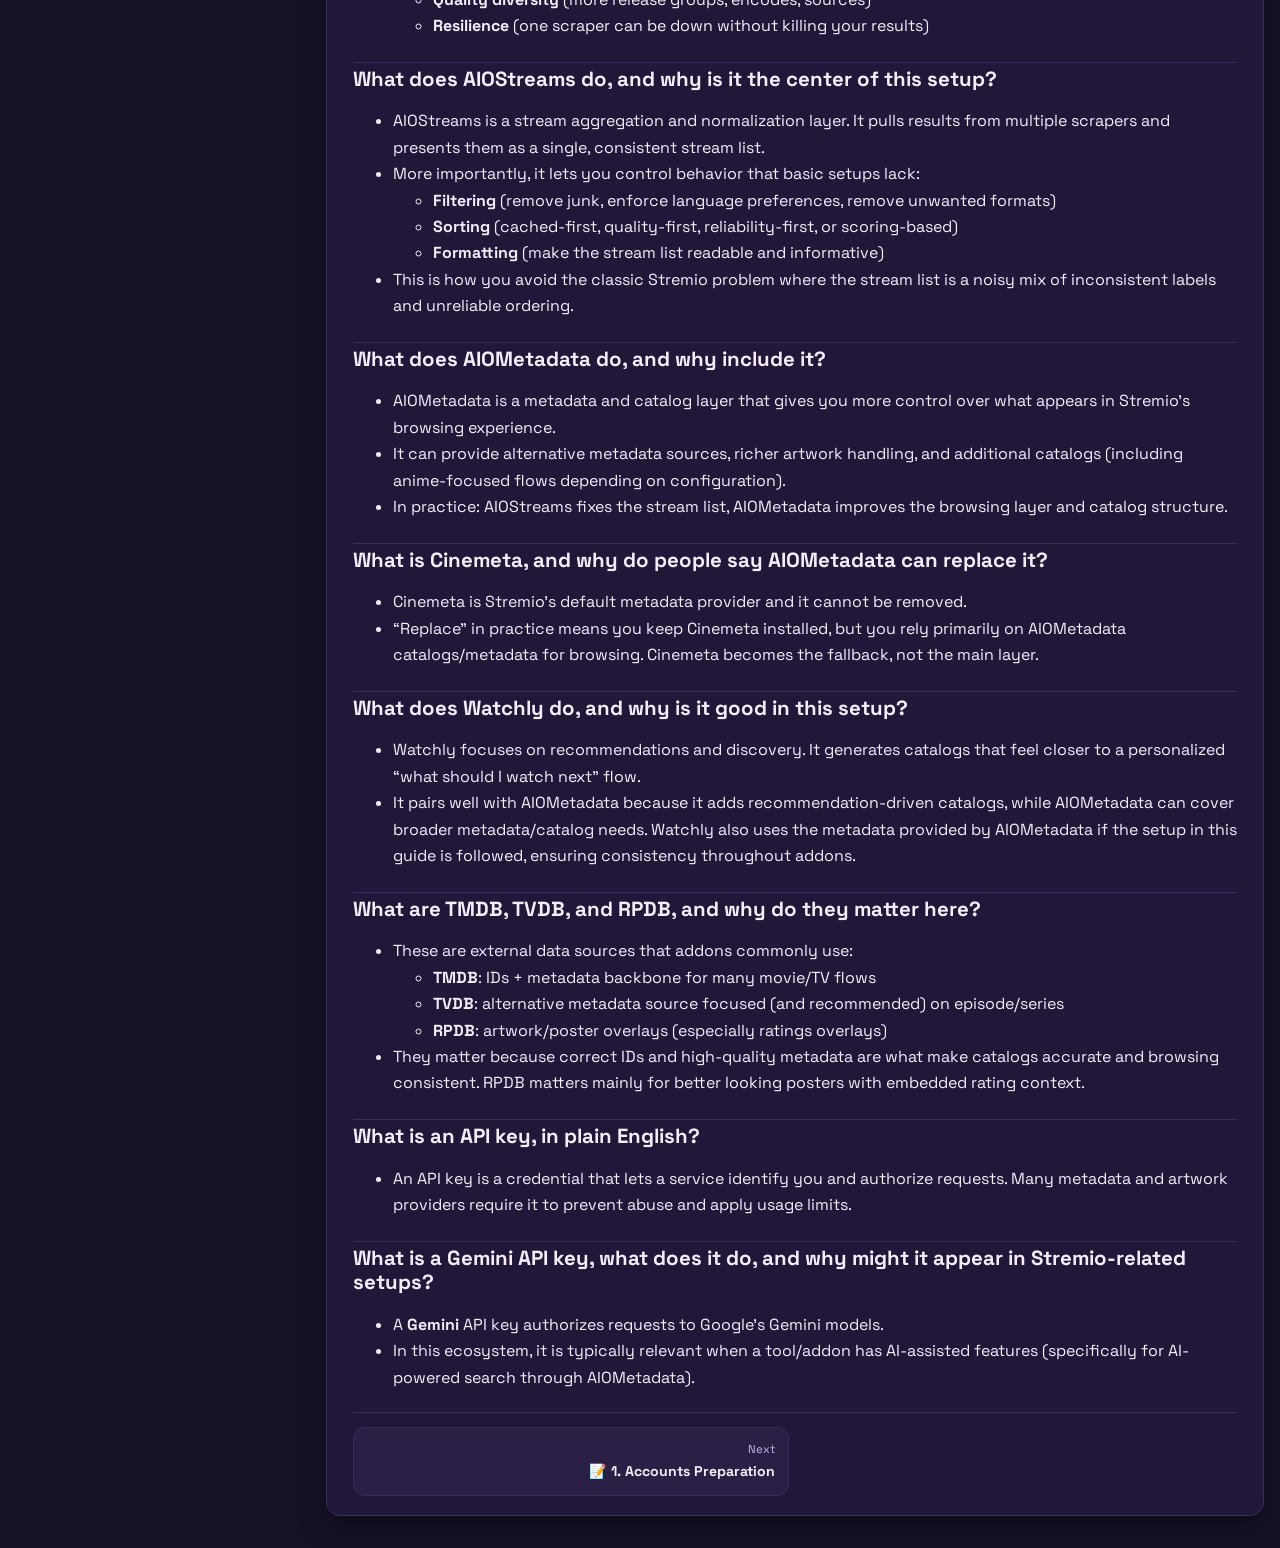
==== commit 248d375e: "docs: update documentation with new content and structural improvements - Add Changelog.html and new" ====
--- a/0-Beginner-Concepts.html
+++ b/0-Beginner-Concepts.html
@@ -41,22 +41,22 @@
     <main id="main-content" class="content">
       <article class="doc-card fade-in">
         <h1 id="-beginner-concepts">🔰 Beginner Concepts </h1>
-<p>This guide assumes you are aiming for a Stremio setup that is <strong>clean</strong>, <strong>reliable</strong>, and <strong>consistent across devices</strong>. The concepts below explain what each component is doing, why it matters, and why the combination used in this guide tends to work better than a basic "single addon" setup.</p>
-
-<h2 id="what-is-stremio"><strong>What is Stremio?</strong> </h2>
+<p>This guide assumes you are aiming for a Stremio setup that is <strong>clean</strong>, <strong>reliable</strong>, and <strong>consistent across devices</strong>. The concepts below explain what each component is doing, why it matters, and why the combination used in this guide tends to work better than a basic “single addon” setup.</p>
+
+<h2 id="what-is-stremio"><strong>What is Stremio?</strong></h2>
 <ul>
   <li>Stremio is a media center that unifies <strong>discovery</strong> and <strong>playback</strong> under one interface. You search for a title once, and Stremio can show you the title page (metadata, seasons, episodes) and the available sources (streams) through addons.</li>
-  <li>The important part is that Stremio is not "<em>the content source</em>". Stremio is the <strong>client</strong>. The actual catalogs, metadata, and streams come from the addons you install.</li>
+  <li>The important part is that Stremio is not “<em>the content source</em>”. Stremio is the <strong>client</strong>. The actual catalogs, metadata, and streams come from the addons you install.</li>
   <li>Stremio is also <strong>account-based</strong>. Once you configure your setup and then log in on another device, your <strong>addons and library state</strong> are available there too. That is why you typically build the setup once and reuse it everywhere.</li>
 </ul>
 
-<h2 id="what-platforms-does-stremio-support"><strong>What platforms does Stremio support?</strong> </h2>
-<ul>
-  <li>Windows, macOS, Linux, Android (phones/tablets), Android TV and TV boxes, Web (Stremio Web), and iPhone/iPad (currently via sideloading since it's not on the App Store anymore).</li>
-  <li>The key point is not just availability. It is that your Stremio account acts as the "anchor" so your setup is portable across devices.</li>
-</ul>
-
-<h2 id="how-does-stremio-work-conceptually"><strong>How does Stremio work, conceptually?</strong> </h2>
+<h2 id="what-platforms-does-stremio-support"><strong>What platforms does Stremio support?</strong></h2>
+<ul>
+  <li>Windows, macOS, Linux, Android (phones/tablets), Android TV and TV boxes, Web (Stremio Web), and iPhone/iPad (currently via sideloading since it’s not on the App Store anymore).</li>
+  <li>The key point is not just availability. It is that your Stremio account acts as the “anchor” so your setup is portable across devices.</li>
+</ul>
+
+<h2 id="how-does-stremio-work-conceptually"><strong>How does Stremio work, conceptually?</strong></h2>
 <ul>
   <li>Stremio has three practical layers:
     <ul>
@@ -68,19 +68,19 @@
   <li>The interface is Stremio. The metadata and streams are mostly defined by the addons you choose (e.g. Cinemeta is integrated from the start and is for providing metadata). That is why two people using Stremio can have completely different experiences.</li>
 </ul>
 
-<h2 id="what-does-synced-everywhere-mean-in-stremio"><strong>What does "synced everywhere" mean in Stremio?</strong> </h2>
+<h2 id="what-does-synced-everywhere-mean-in-stremio"><strong>What does “synced everywhere” mean in Stremio?</strong></h2>
 <ul>
   <li>Your Stremio account stores your core setup and usage state. When you sign in on another device, you generally inherit:
-  <ul>
-    <li><strong>Installed addons</strong></li>
-    <li><strong>Library and watchlist</strong></li>
-    <li><strong>Continue watching / progress inside Stremio</strong></li>
-  </ul>
-  </li>
-  <li>However, "synced" does not guarantee identical playback behavior. Device/platform constraints can matter, especially for torrent playback on some platforms.</li>
-</ul>
-
-<h2 id="what-is-the-addon-ecosystem-what-do-addons-actually-provide"><strong>What is the addon ecosystem? What do addons actually provide?</strong> </h2>
+    <ul>
+      <li><strong>Installed addons</strong></li>
+      <li><strong>Library and watchlist</strong></li>
+      <li><strong>Continue watching / progress inside Stremio</strong></li>
+    </ul>
+  </li>
+  <li>However, “synced” does not guarantee identical playback behavior. Device/platform constraints can matter, especially for torrent playback on some platforms.</li>
+</ul>
+
+<h2 id="what-is-the-addon-ecosystem-what-do-addons-actually-provide"><strong>What is the addon ecosystem? What do addons actually provide?</strong></h2>
 <ul>
   <li>Addons are the extension mechanism. They can provide one or more of:
     <ul>
@@ -92,7 +92,7 @@
   <li>A basic setup often mixes these responsibilities without control. A strong setup separates concerns: you use dedicated addons for metadata/catalogs, and dedicated addons for stream aggregation and quality control.</li>
 </ul>
 
-<h2 id="what-does-an-addon-instance-mean"><strong>What does "an addon instance" mean?</strong> </h2>
+<h2 id="what-does-an-addon-instance-mean"><strong>What does “an addon instance” mean?</strong></h2>
 <ul>
   <li>An addon is the software. An <strong>instance</strong> is a specific hosted deployment of that addon that Stremio communicates with.</li>
   <li>When you install an addon, you are effectively registering its <strong>instance URL</strong> in your Stremio account. When you browse a title or press play, Stremio queries that instance to retrieve catalogs, metadata, or streams.</li>
@@ -106,14 +106,14 @@
   <li>Important: configuration is not universal across instances. If an addon supports user configuration, that config is tied to the instance and your saved profile there. Switching instances often means reconfiguring or reinstalling via that instance.</li>
 </ul>
 
-<h2 id="which-addon-instance-should-i-choose"><strong>Which addon instance should I choose?</strong> </h2>
+<h2 id="which-addon-instance-should-i-choose"><strong>Which addon instance should I choose?</strong></h2>
 <ul>
   <li>Pick based on reliability first, then performance. If an instance is unstable, your experience will be unstable regardless of how good your configuration is.</li>
   <li>Use <strong><a href="https://status.stremio-status.com/">this</a></strong> or <strong><a href="https://status.dinsden.top/status/stremio-addons">this</a></strong> link to quickly verify outages and pick alternatives if a popular instance is having issues.</li>
-  <li>In this guide, I link solid default instances, but you should treat them as "recommended", not permanent truths.</li>
-</ul>
-
-<h2 id="what-is-torrenting-p2p-and-how-does-stremio-support-it"><strong>What is torrenting (P2P), and how does Stremio support it?</strong> </h2>
+  <li>In this guide, I link solid default instances, but you should treat them as “recommended”, not permanent truths.</li>
+</ul>
+
+<h2 id="what-is-torrenting-p2p-and-how-does-stremio-support-it"><strong>What is torrenting (P2P), and how does Stremio support it?</strong></h2>
 <ul>
   <li>Torrenting is <strong>peer-to-peer distribution</strong>. A file is shared by a swarm of peers, and your client downloads pieces from multiple peers in parallel.</li>
   <li>In Stremio, torrent-based stream addons can return torrent sources. When you select one, playback depends on the availability and health of that swarm.</li>
@@ -121,40 +121,40 @@
   <li>This is why many setups prioritize cached sources (via Debrid) and treat direct P2P as fallback.</li>
 </ul>
 
-<h2 id="what-is-a-debrid-service-and-why-do-people-use-it-with-stremio"><strong>What is a Debrid service, and why do people use it with Stremio?</strong> </h2>
+<h2 id="what-is-a-debrid-service-and-why-do-people-use-it-with-stremio"><strong>What is a Debrid service, and why do people use it with Stremio?</strong></h2>
 <ul>
   <li>A Debrid service acts as an intermediate layer that can fetch torrents (and often hoster links) on its own infrastructure, then serve the result to you via standard HTTPS streaming.</li>
   <li>The practical benefit is caching. If a file is already cached on the Debrid provider, you get fast start times and stable throughput that is not dependent on swarm health.</li>
-  <li>In other words: instead of you relying on random peers, you rely on the Debrid provider's servers. That usually improves consistency significantly.</li>
-</ul>
-
-<h2 id="real-debrid-what-is-it-and-why-would-you-pick-it"><strong>Real-Debrid: what is it, and why would you pick it?</strong> </h2>
-<ul>
-  <li><a href="http://real-debrid.com/?id=8801126"><strong>Real-Debrid</strong></a> is one of the most widely used Debrid services and is known for having a very large <strong>cache</strong> (files already on their servers and ready to watch immediately).</li>
-  <li>That "<em>large cache</em>" part matters because it often means you will find more sources that start instantly without waiting for anything to download first.</li>
+  <li>In other words: instead of you relying on random peers, you rely on the Debrid provider’s servers. That usually improves consistency significantly.</li>
+</ul>
+
+<h2 id="real-debrid-what-is-it-and-why-would-you-pick-it"><strong>Real-Debrid: what is it, and why would you pick it?</strong></h2>
+<ul>
+  <li><a href="http://real-debrid.com/?id=12639093"><strong>Real-Debrid</strong></a> is one of the most widely used Debrid services and is known for having a very large <strong>cache</strong> (files already on their servers and ready to watch immediately).</li>
+  <li>That “<em>large cache</em>” part matters because it often means you will find more sources that start instantly without waiting for anything to download first.</li>
   <li>Important limitation: Real-Debrid allows <strong>one connection at a time</strong>. That means you cannot watch simultaneously on two or more devices using the same Real-Debrid key. If you do, you can get warnings and risk a ban if it keeps happening.</li>
   <li>So Real-Debrid is good if you are a <strong>single user</strong> or you know you will not stream in parallel.</li>
 </ul>
 
-<h2 id="torbox-what-is-it-and-why-would-you-pick-it"><strong>TorBox: what is it, and why would you pick it?</strong> </h2>
+<h2 id="torbox-what-is-it-and-why-would-you-pick-it"><strong>TorBox: what is it, and why would you pick it?</strong></h2>
 <ul>
   <li><a href="https://torbox.app/subscription?referral=f7feee59-8c0d-4842-b53a-07738c37f7f1"><strong>TorBox</strong></a> is also a Debrid-style service, but it is very practical for <strong>multiple simultaneous streams</strong>.</li>
   <li>Even the basic paid tier supports <strong>multiple parallel connections</strong> (up to <strong>3</strong> in the Essential tier, and Pro tier up to <strong>10</strong> parallel streams).</li>
   <li>That matters if you want to use the same API key across <strong>family members</strong>, <strong>friends</strong>, or even <strong>multiple Stremio accounts</strong> streaming at the same time.</li>
-  <li><strong>Tradeoff</strong>: TorBox may not always have as large an "immediately cached" library as Real-Debrid. If something is not cached yet, you might see sources that require TorBox to fetch it first. In the stream list this shows up as an <strong>hourglass icon</strong>.</li>
-  <li>That does not mean it will not work. It means it may need time to download the file first, and the speed depends on available <strong>seeders</strong>, though it is often reasonably fast. If there's enough seeders, it's a matter of seconds or minutes.</li>
+  <li><strong>Tradeoff</strong>: TorBox may not always have as large an “immediately cached” library as Real-Debrid. If something is not cached yet, you might see sources that require TorBox to fetch it first. In the stream list this shows up as an <strong>hourglass icon</strong>.</li>
+  <li>That does not mean it will not work. It means it may need time to download the file first, and the speed depends on available <strong>seeders</strong>, though it is often reasonably fast. If there’s enough seeders, it’s a matter of seconds or minutes.</li>
   <li>In most cases, TorBox still has plenty of cached options. You only need one good cached source per title.</li>
-  <li>Make sure to use my referral code when ordering: <em><strong>f7feee59-8c0d-4842-b53a-07738c37f7f1</strong></em> to get 7 additional days for each month you buy (only for the first purchase, so I recommend you go big from the start and buy the yearly, it's a better value and you get 84 additional days for free). You can also buy the cheapest tier for a year initially to get the extra 3 months, and if you need a higher tier, you can upgrade along the way, it is possible. You can enter it when choosing the Plan, scroll down to the bottom and there you'll see it.</li>
-</ul>
-
-<h2 id="torbox-vs-real-debrid-how-to-choose-without-overthinking-it"><strong>TorBox vs Real-Debrid: how to choose without overthinking it</strong> </h2>
-<ul>
-  <li>If you are streaming mostly alone and you want the highest chance of "instant play" from a large cache: <strong>Real-Debrid</strong> is often a strong choice.</li>
+  <li>Make sure to use my referral code when ordering: <strong><em>f7feee59-8c0d-4842-b53a-07738c37f7f1</em></strong> to get 7 additional days for each month you buy (only for the first purchase, so I recommend you go big from the start and buy the yearly, it’s a better value and you get 84 additional days for free). You can also buy the cheapest tier for a year initially to get the extra 3 months, and if you need a higher tier, you can upgrade along the way, it is possible. You can enter it when choosing the Plan, scroll down to the bottom and there you’ll see it.</li>
+</ul>
+
+<h2 id="torbox-vs-real-debrid-how-to-choose-without-overthinking-it"><strong>TorBox vs Real-Debrid: how to choose without overthinking it</strong></h2>
+<ul>
+  <li>If you are streaming mostly alone and you want the highest chance of “instant play” from a large cache: <strong>Real-Debrid</strong> is often a strong choice.</li>
   <li>If you want the same Debrid key to work safely for <strong>multiple people/screens at the same time</strong>: <strong>TorBox</strong> is usually the more practical and economical choice.</li>
-  <li>Both are inexpensive enough that some people treat them like "coverage tools", not an either-or decision.</li>
-</ul>
-
-<h2 id="why-use-both-torbox-and-real-debrid-together"><strong>Why use both TorBox and Real-Debrid together?</strong> </h2>
+  <li>Both are inexpensive enough that some people treat them like “coverage tools”, not an either-or decision.</li>
+</ul>
+
+<h2 id="why-use-both-torbox-and-real-debrid-together"><strong>Why use both TorBox and Real-Debrid together?</strong></h2>
 <ul>
   <li>Because they complement each other:
     <ul>
@@ -166,13 +166,25 @@
   <li>Important: if you use Real-Debrid as a backup, remember its <strong>one-connection</strong> rule. Keep it as a fallback, not something multiple people stream from at the same time.</li>
 </ul>
 
-<h2 id="how-do-you-actually-use-both-in-this-setup"><strong>How do you actually use both in this setup?</strong> </h2>
+<h2 id="how-do-you-actually-use-both-in-this-setup"><strong>How do you actually use both in this setup?</strong></h2>
 <ul>
   <li>In <strong>AIOStreams</strong>, you can add <strong>multiple Debrid services</strong> at the same time.</li>
   <li>That means your stream list can include cached results from both providers, increasing the chance that at least one provider has a fast, stable source available right now.</li>
 </ul>
 
-<h2 id="what-is-trakt-and-why-do-people-connect-it-to-stremio"><strong>What is Trakt, and why do people connect it to Stremio?</strong> </h2>
+<h2 id="whats-the-difference-between--debrid--p2p-and--http-streams-and-which-should-i-choose"><strong>What’s the difference between ⚡ DEBRID, 🧲 P2P, and 🌐 HTTP streams, and which should I choose?</strong></h2>
+<ul>
+  <li>You will choose which stream type you prefer during the <em>AIOStreams</em> template import:
+    <ul>
+      <li><strong>⚡ DEBRID</strong> is paid, but fast, safest and most reliable. Activated by selecting a Debrid service when you import the template.</li>
+      <li><strong>🧲 P2P</strong> is free, but slower and risky depending on the laws of your country. Activated automatically if you don’t select a Debrid when you import the template.</li>
+      <li><strong>🌐 HTTP</strong> is free and safe, but slower and less reliable than Debrid. Activated if you enable the <em>HTTP Addons</em> option when you import the template.</li>
+    </ul>
+  </li>
+  <li><em>In case <strong>P2P</strong> is an issue in your country: If you use <strong>Debrid</strong> (paid) or <strong>HTTP</strong> (free) streams, you are generally safe and don’t need a VPN. <strong>Debrid</strong> however is still the safest and most reliable solution.</em></li>
+</ul>
+
+<h2 id="what-is-trakt-and-why-do-people-connect-it-to-stremio"><strong>What is Trakt, and why do people connect it to Stremio?</strong></h2>
 <ul>
   <li>Trakt is a watch-state and history platform. It stores what you watched, where you stopped, and can keep progress consistent across devices and apps.</li>
   <li>In Stremio setups, Trakt is mainly used for:
@@ -184,7 +196,7 @@
   </li>
 </ul>
 
-<h2 id="what-are-scrapers-and-why-do-you-need-multiple"><strong>What are scrapers, and why do you need multiple?</strong> </h2>
+<h2 id="what-are-scrapers-and-why-do-you-need-multiple"><strong>What are scrapers, and why do you need multiple?</strong></h2>
 <ul>
   <li>A scraper is an addon that searches one or more indexes/providers and returns stream candidates for a title.</li>
   <li>No scraper has perfect coverage. They differ by what they index, how they prioritize results, and how reliably they respond.</li>
@@ -195,9 +207,9 @@
       <li><strong>Resilience</strong> (one scraper can be down without killing your results)</li>
     </ul>
   </li>
- </ul>
-
-<h2 id="what-does-aiostreams-do-and-why-is-it-the-center-of-this-setup"><strong>What does AIOStreams do, and why is it the center of this setup?</strong> </h2>
+</ul>
+
+<h2 id="what-does-aiostreams-do-and-why-is-it-the-center-of-this-setup"><strong>What does AIOStreams do, and why is it the center of this setup?</strong></h2>
 <ul>
   <li>AIOStreams is a stream aggregation and normalization layer. It pulls results from multiple scrapers and presents them as a single, consistent stream list.</li>
   <li>More importantly, it lets you control behavior that basic setups lack:
@@ -210,26 +222,26 @@
   <li>This is how you avoid the classic Stremio problem where the stream list is a noisy mix of inconsistent labels and unreliable ordering.</li>
 </ul>
 
-<h2 id="what-does-aiometadata-do-and-why-include-it"><strong>What does AIOMetadata do, and why include it?</strong> </h2>
-<ul>
-  <li>AIOMetadata is a metadata and catalog layer that gives you more control over what appears in Stremio's browsing experience.</li>
+<h2 id="what-does-aiometadata-do-and-why-include-it"><strong>What does AIOMetadata do, and why include it?</strong></h2>
+<ul>
+  <li>AIOMetadata is a metadata and catalog layer that gives you more control over what appears in Stremio’s browsing experience.</li>
   <li>It can provide alternative metadata sources, richer artwork handling, and additional catalogs (including anime-focused flows depending on configuration).</li>
   <li>In practice: AIOStreams fixes the stream list, AIOMetadata improves the browsing layer and catalog structure.</li>
 </ul>
 
-<h2 id="what-is-cinemeta-and-why-do-people-say-aiometadata-can-replace-it"><strong>What is Cinemeta, and why do people say AIOMetadata can replace it?</strong> </h2>
-<ul>
-  <li>Cinemeta is Stremio's default metadata provider and it cannot be removed.</li>
-  <li>"Replace" in practice means you keep Cinemeta installed, but you rely primarily on AIOMetadata catalogs/metadata for browsing. Cinemeta becomes the fallback, not the main layer.</li>
-</ul>
-
-<h2 id="what-does-watchly-do-and-why-is-it-good-in-this-setup"><strong>What does Watchly do, and why is it good in this setup?</strong> </h2>
-<ul>
-  <li>Watchly focuses on recommendations and discovery. It generates catalogs that feel closer to a personalized "what should I watch next" flow.</li>
+<h2 id="what-is-cinemeta-and-why-do-people-say-aiometadata-can-replace-it"><strong>What is Cinemeta, and why do people say AIOMetadata can replace it?</strong></h2>
+<ul>
+  <li>Cinemeta is Stremio’s default metadata provider and it cannot be removed.</li>
+  <li>“Replace” in practice means you keep Cinemeta installed, but you rely primarily on AIOMetadata catalogs/metadata for browsing. Cinemeta becomes the fallback, not the main layer.</li>
+</ul>
+
+<h2 id="what-does-watchly-do-and-why-is-it-good-in-this-setup"><strong>What does Watchly do, and why is it good in this setup?</strong></h2>
+<ul>
+  <li>Watchly focuses on recommendations and discovery. It generates catalogs that feel closer to a personalized “what should I watch next” flow.</li>
   <li>It pairs well with AIOMetadata because it adds recommendation-driven catalogs, while AIOMetadata can cover broader metadata/catalog needs. Watchly also uses the metadata provided by AIOMetadata if the setup in this guide is followed, ensuring consistency throughout addons.</li>
 </ul>
 
-<h2 id="what-are-tmdb-tvdb-and-rpdb-and-why-do-they-matter-here"><strong>What are TMDB, TVDB, and RPDB, and why do they matter here?</strong> </h2>
+<h2 id="what-are-tmdb-tvdb-and-rpdb-and-why-do-they-matter-here"><strong>What are TMDB, TVDB, and RPDB, and why do they matter here?</strong></h2>
 <ul>
   <li>These are external data sources that addons commonly use:
     <ul>
@@ -241,16 +253,18 @@
   <li>They matter because correct IDs and high-quality metadata are what make catalogs accurate and browsing consistent. RPDB matters mainly for better looking posters with embedded rating context.</li>
 </ul>
 
-<h2 id="what-is-an-api-key-in-plain-english"><strong>What is an API key, in plain English?</strong> </h2>
+<h2 id="what-is-an-api-key-in-plain-english"><strong>What is an API key, in plain English?</strong></h2>
 <ul>
   <li>An API key is a credential that lets a service identify you and authorize requests. Many metadata and artwork providers require it to prevent abuse and apply usage limits.</li>
 </ul>
 
-<h2 id="what-is-a-gemini-api-key-what-does-it-do-and-why-might-it-appear-in-stremio-related-setups"><strong>What is a Gemini API key, what does it do, and why might it appear in Stremio-related setups?</strong> </h2>
-<ul>
-  <li>A <strong>Gemini</strong> API key authorizes requests to Google's Gemini models.</li>
+<h2 id="what-is-a-gemini-api-key-what-does-it-do-and-why-might-it-appear-in-stremio-related-setups"><strong>What is a Gemini API key, what does it do, and why might it appear in Stremio-related setups?</strong></h2>
+<ul>
+  <li>A <strong>Gemini</strong> API key authorizes requests to Google’s Gemini models.</li>
   <li>In this ecosystem, it is typically relevant when a tool/addon has AI-assisted features (specifically for AI-powered search through AIOMetadata).</li>
 </ul>
+
+
 
         <section class="quick-nav" id="quick-nav" hidden>
           <details id="quick-nav-details">
